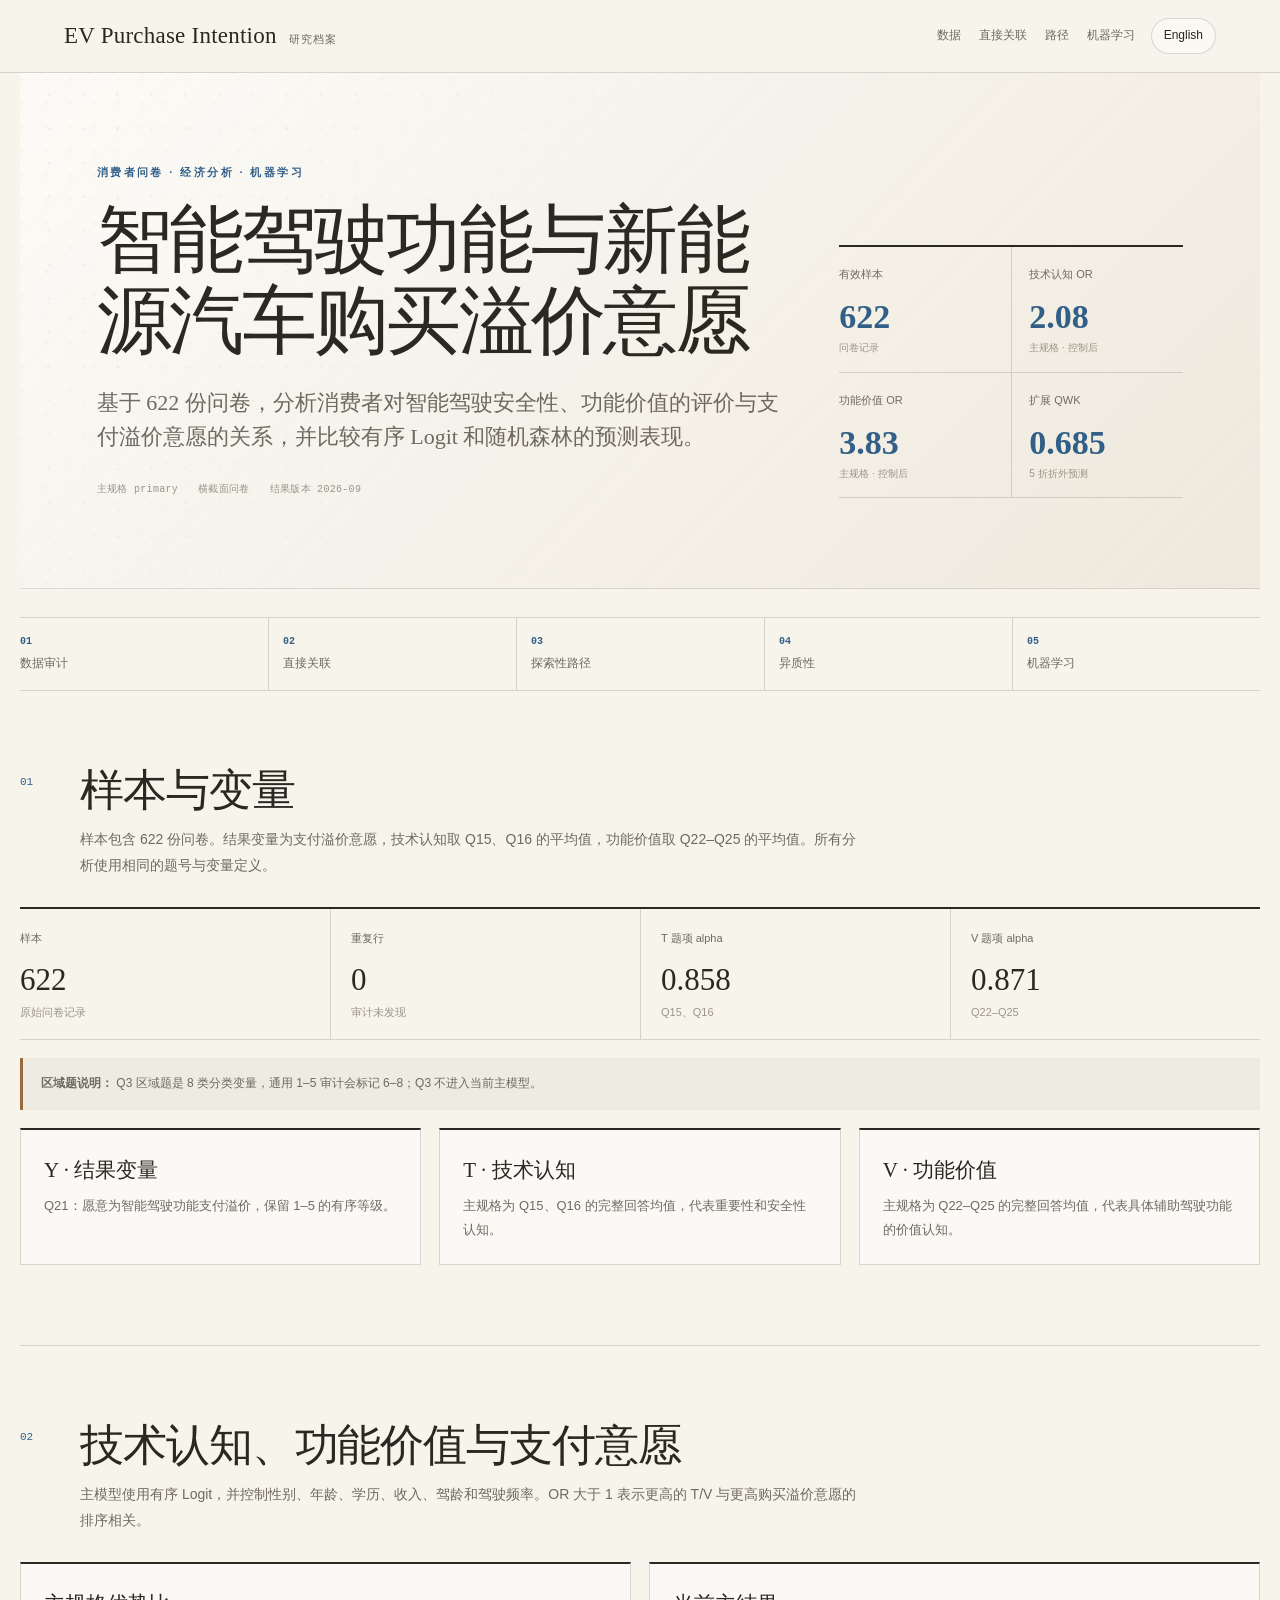
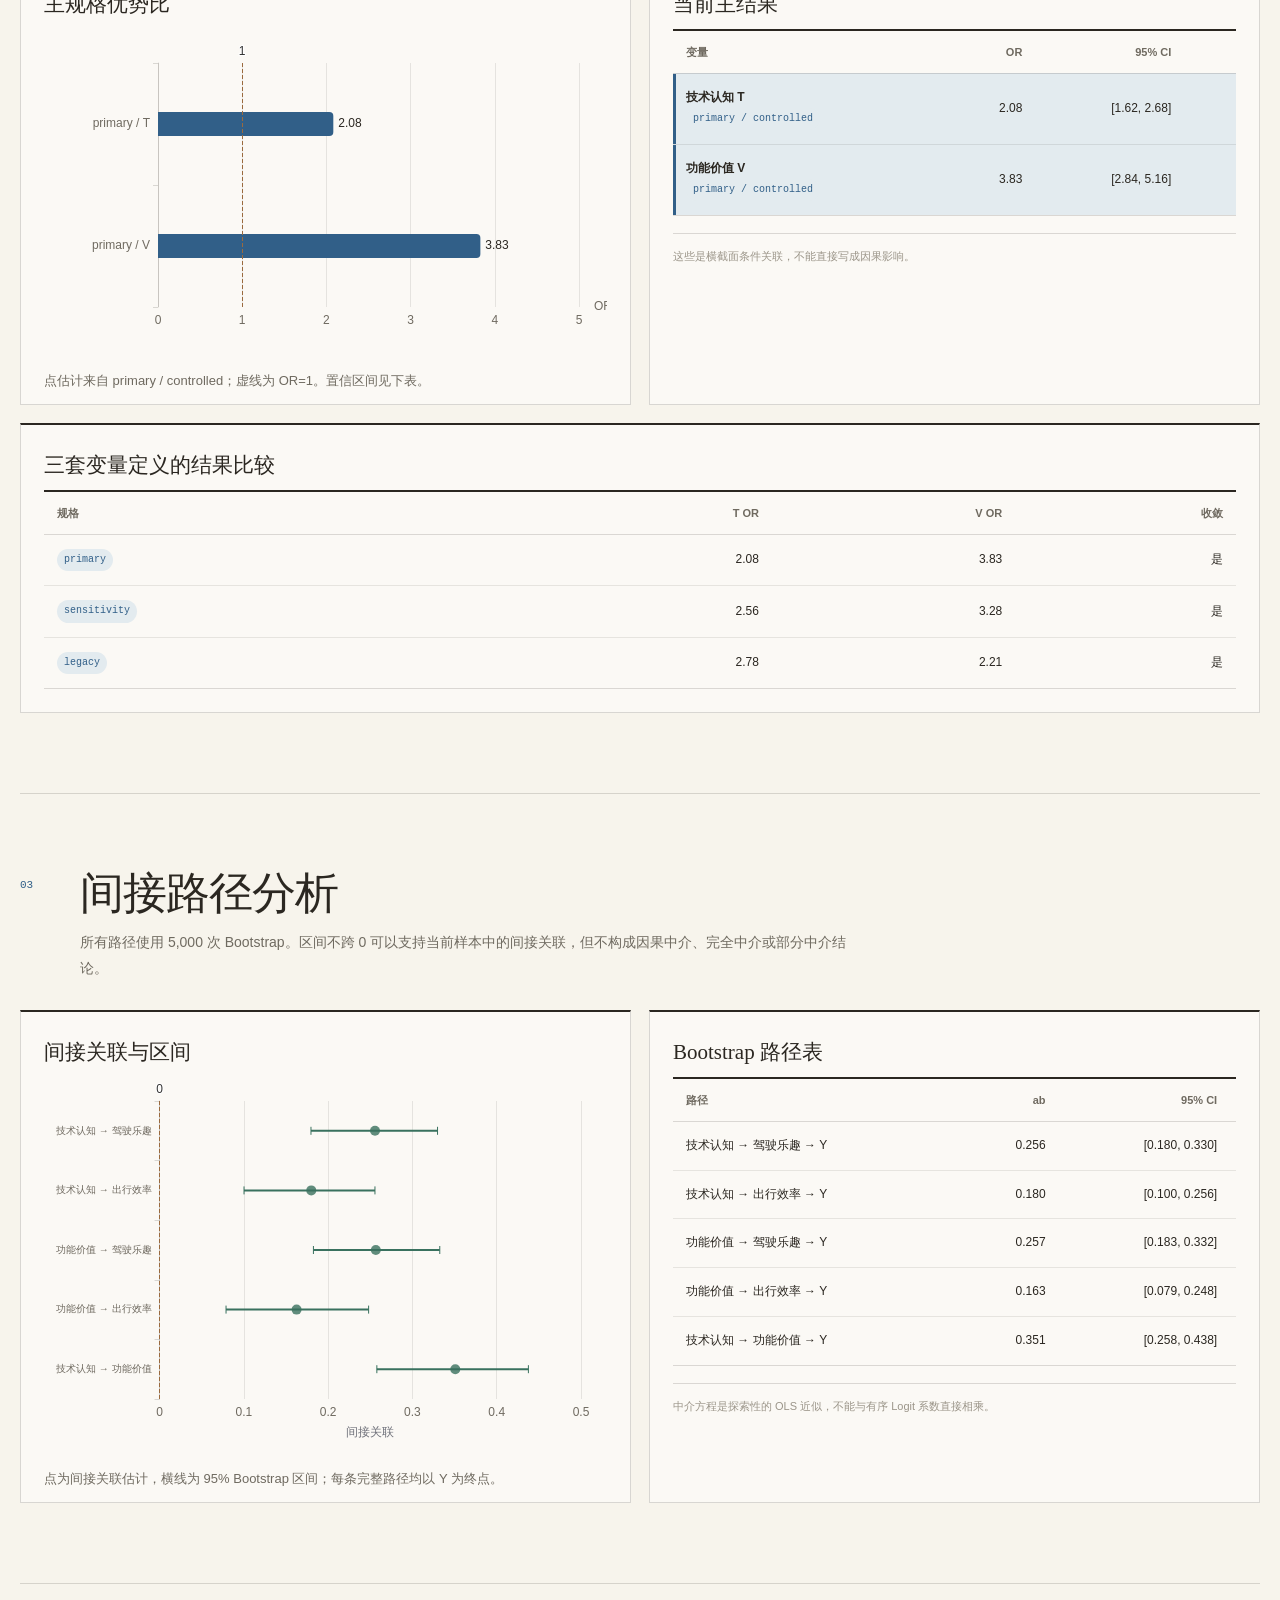
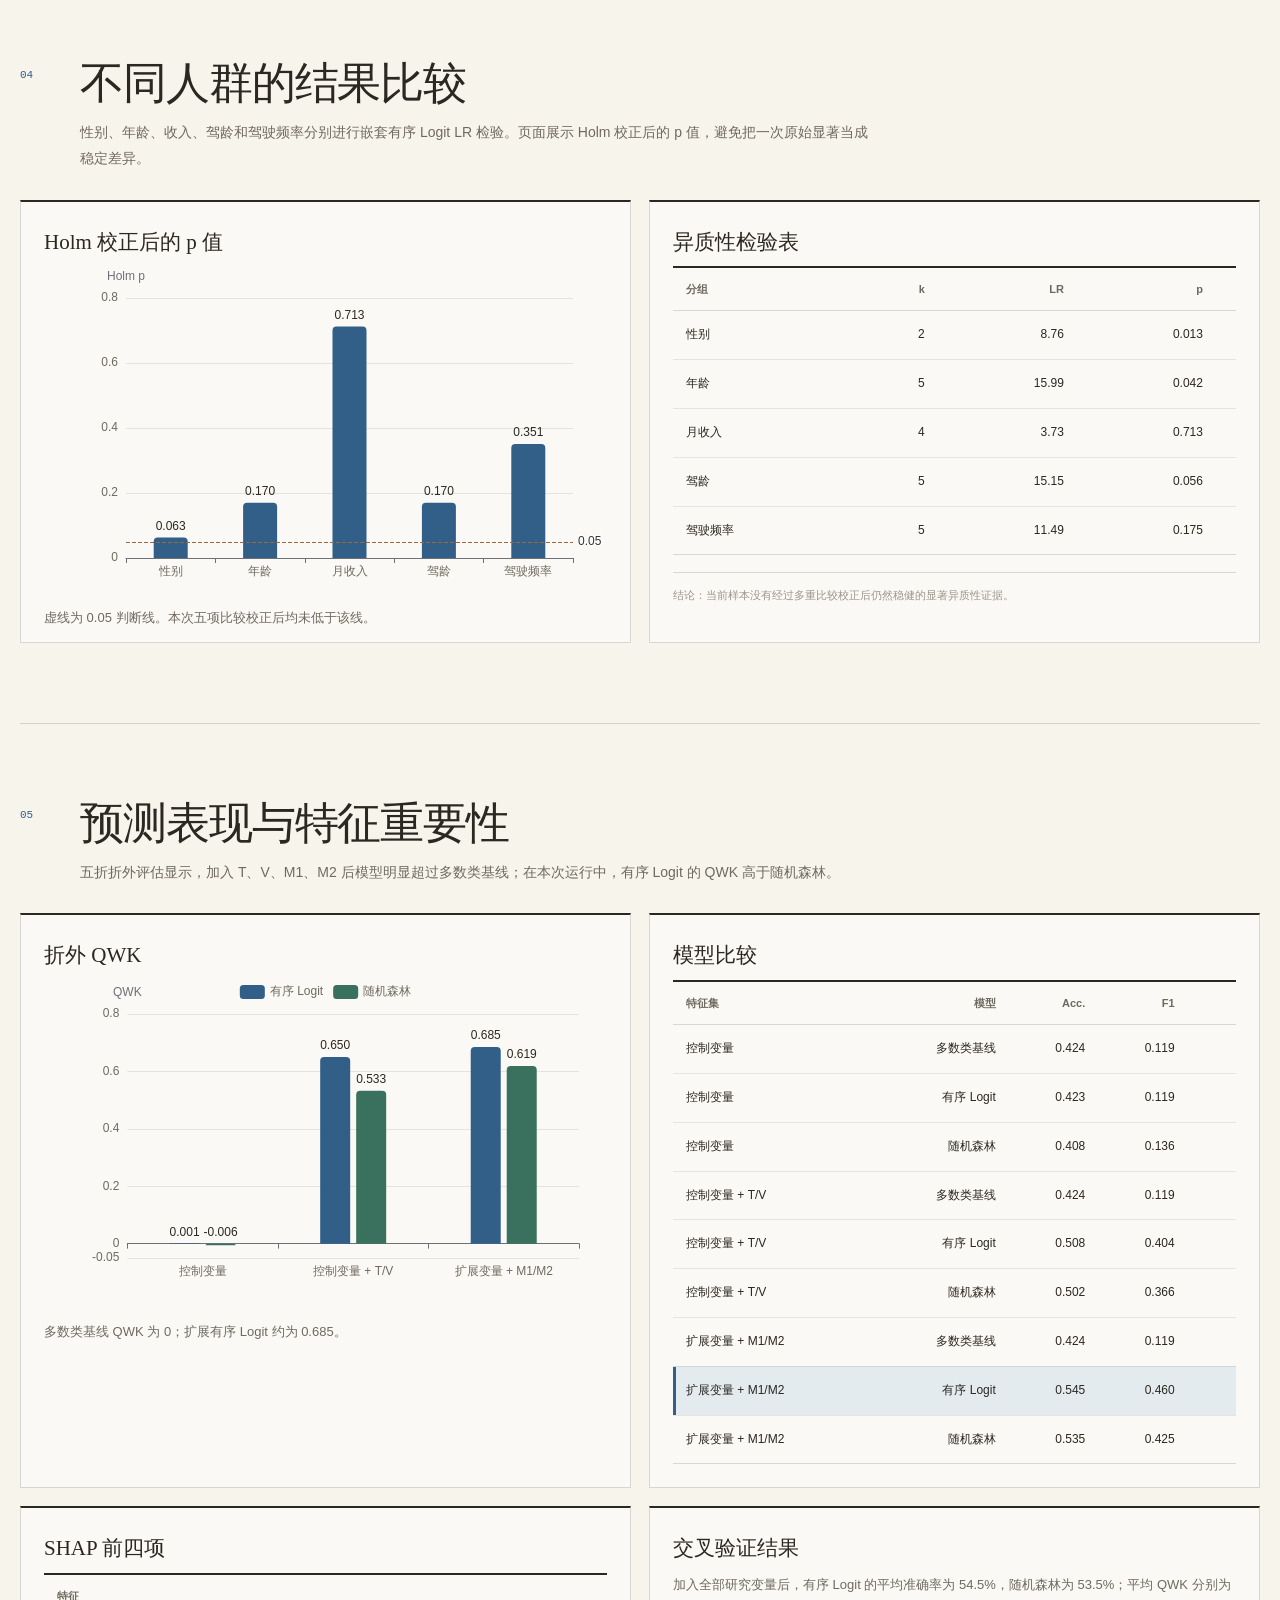
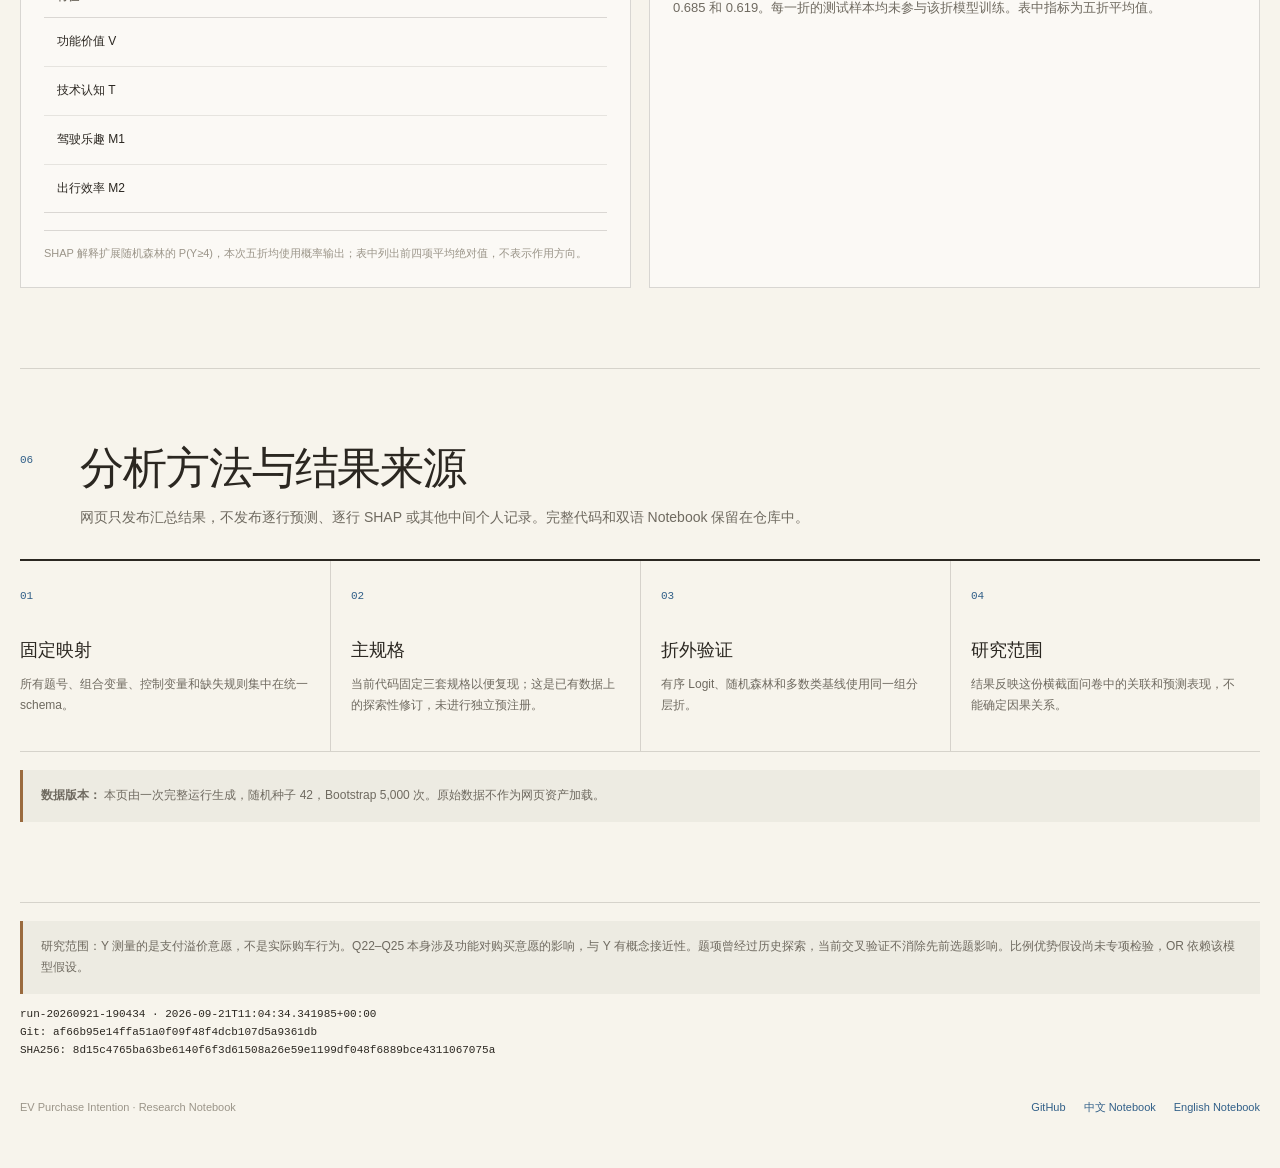
==== archive/report-v1/index.html @ ce0bded2 "Align bilingual documentation, notebooks, and research report" ====
<!doctype html>
<html lang="zh-CN">
<head>
  <meta charset="utf-8">
  <meta name="viewport" content="width=device-width, initial-scale=1">
  <meta name="description" content="新能源汽车智能驾驶购买意愿研究报告：有序Logit、Bootstrap路径、异质性与机器学习补充验证。">
  <title>智能驾驶购买意愿 · 研究报告</title>
  <link rel="stylesheet" href="style.css">
</head>
<body class="lang-zh">
  <header class="topbar">
    <div class="brand"><span class="brand-name"><span data-lang="zh">EV Purchase Intention</span><span data-lang="en">EV Purchase Intention</span></span><span class="brand-sub"><span data-lang="zh">研究档案</span><span data-lang="en">RESEARCH NOTEBOOK</span></span></div>
    <div class="top-actions">
      <nav class="nav-links" aria-label="Report navigation">
        <a href="#audit"><span data-lang="zh">数据</span><span data-lang="en">Data</span></a>
        <a href="#direct"><span data-lang="zh">直接关联</span><span data-lang="en">Associations</span></a>
        <a href="#mediation"><span data-lang="zh">路径</span><span data-lang="en">Paths</span></a>
        <a href="#ml"><span data-lang="zh">机器学习</span><span data-lang="en">ML</span></a>
      </nav>
      <button id="langSwitch" class="lang-btn" type="button">English</button>
    </div>
  </header>

  <main class="page">
    <p id="loadStatus" class="note" role="alert" hidden>报告数据加载失败，请刷新重试。 Report data could not be loaded; please reload.</p>
    <section class="hero" aria-labelledby="hero-title">
      <div class="hero-copy">
        <p class="kicker"><span data-lang="zh">消费者问卷 · 经济分析 · 机器学习</span><span data-lang="en">CONSUMER SURVEY · ECONOMETRICS · MACHINE LEARNING</span></p>
        <h1 id="hero-title"><span data-lang="zh">智能驾驶功能与新能源汽车购买溢价意愿</span><span data-lang="en">Driver-assistance features and willingness to pay more for an EV</span></h1>
        <p class="hero-lead"><span data-lang="zh">基于 622 份问卷，分析消费者对智能驾驶安全性、功能价值的评价与支付溢价意愿的关系，并比较有序 Logit 和随机森林的预测表现。</span><span data-lang="en">An analysis of 622 survey responses examining how ratings of driving safety and feature value relate to willingness to pay a premium. Ordered logit and random forest models are also compared using cross-validation.</span></p>
        <div class="hero-meta"><span><span data-lang="zh">主规格 primary</span><span data-lang="en">PRIMARY SPECIFICATION</span></span><span><span data-lang="zh">横截面问卷</span><span data-lang="en">CROSS-SECTIONAL SURVEY</span></span><span><span data-lang="zh">结果版本 2026-09</span><span data-lang="en">RESULTS · 2026-09</span></span></div>
      </div>
      <div class="hero-metrics" aria-label="Key results">
        <div class="metric"><span class="metric-label"><span data-lang="zh">有效样本</span><span data-lang="en">Respondents</span></span><strong id="metric-n" class="metric-value">—</strong><span class="metric-note"><span data-lang="zh">问卷记录</span><span data-lang="en">survey records</span></span></div>
        <div class="metric"><span class="metric-label"><span data-lang="zh">技术认知 OR</span><span data-lang="en">Technology OR</span></span><strong id="metric-t" class="metric-value">—</strong><span class="metric-note"><span data-lang="zh">主规格 · 控制后</span><span data-lang="en">primary · controlled</span></span></div>
        <div class="metric"><span class="metric-label"><span data-lang="zh">功能价值 OR</span><span data-lang="en">Function-value OR</span></span><strong id="metric-v" class="metric-value">—</strong><span class="metric-note"><span data-lang="zh">主规格 · 控制后</span><span data-lang="en">primary · controlled</span></span></div>
        <div class="metric"><span class="metric-label"><span data-lang="zh">扩展 QWK</span><span data-lang="en">Extended QWK</span></span><strong id="metric-qwk" class="metric-value">—</strong><span class="metric-note"><span data-lang="zh">5 折折外预测</span><span data-lang="en">5-fold held-out prediction</span></span></div>
      </div>
    </section>

    <nav class="toc" aria-label="Report sections">
      <a href="#audit"><b>01</b><span data-lang="zh">数据审计</span><span data-lang="en">Data audit</span></a>
      <a href="#direct"><b>02</b><span data-lang="zh">直接关联</span><span data-lang="en">Associations</span></a>
      <a href="#mediation"><b>03</b><span data-lang="zh">探索性路径</span><span data-lang="en">Indirect paths</span></a>
      <a href="#heterogeneity"><b>04</b><span data-lang="zh">异质性</span><span data-lang="en">Heterogeneity</span></a>
      <a href="#ml"><b>05</b><span data-lang="zh">机器学习</span><span data-lang="en">Machine learning</span></a>
    </nav>

    <section id="audit" class="section">
      <div class="section-head"><span class="section-no">01</span><div><h2><span data-lang="zh">样本与变量</span><span data-lang="en">Sample and variables</span></h2><p class="section-lead"><span data-lang="zh">样本包含 622 份问卷。结果变量为支付溢价意愿，技术认知取 Q15、Q16 的平均值，功能价值取 Q22–Q25 的平均值。所有分析使用相同的题号与变量定义。</span><span data-lang="en">The sample contains 622 survey responses. The outcome is willingness to pay a premium. Technology recognition is the mean of Q15 and Q16; feature value is the mean of Q22–Q25. All analyses use the same item definitions.</span></p></div></div>
      <div class="audit-grid">
        <div class="audit-card"><label><span data-lang="zh">样本</span><span data-lang="en">Rows</span></label><strong id="auditRows">622</strong><small><span data-lang="zh">原始问卷记录</span><span data-lang="en">survey records</span></small></div>
        <div class="audit-card"><label><span data-lang="zh">重复行</span><span data-lang="en">Duplicate rows</span></label><strong>0</strong><small><span data-lang="zh">审计未发现</span><span data-lang="en">none in audit</span></small></div>
        <div class="audit-card"><label><span data-lang="zh">T 题项 alpha</span><span data-lang="en">T-item alpha</span></label><strong id="auditAlphaT">—</strong><small><span data-lang="zh">Q15、Q16</span><span data-lang="en">Q15 and Q16</span></small></div>
        <div class="audit-card"><label><span data-lang="zh">V 题项 alpha</span><span data-lang="en">V-item alpha</span></label><strong id="auditAlphaV">—</strong><small><span data-lang="zh">Q22–Q25</span><span data-lang="en">Q22–Q25</span></small></div>
      </div>
      <div class="note"><strong><span data-lang="zh">区域题说明：</span><span data-lang="en">Region item:</span></strong> <span id="auditQ3Note"><span data-lang="zh">Q3 区域题是 8 类分类变量，通用 1–5 审计会标记 6–8；Q3 不进入当前主模型。</span><span data-lang="en">Q3 is an eight-category region item; the generic 1–5 audit flags codes 6–8, and Q3 is not used in the current main model.</span></span></div>
      <div class="grid-3" style="margin-top:18px">
        <article class="panel"><h3><span data-lang="zh">Y · 结果变量</span><span data-lang="en">Y · Outcome</span></h3><p><span data-lang="zh">Q21：愿意为智能驾驶功能支付溢价，保留 1–5 的有序等级。</span><span data-lang="en">Q21: willingness to pay a premium for intelligent-driving functions, retained as an ordered 1–5 outcome.</span></p></article>
        <article class="panel"><h3><span data-lang="zh">T · 技术认知</span><span data-lang="en">T · Technology proxy</span></h3><p><span data-lang="zh">主规格为 Q15、Q16 的完整回答均值，代表重要性和安全性认知。</span><span data-lang="en">The primary proxy is the complete-row mean of Q15 and Q16, representing importance and safety recognition.</span></p></article>
        <article class="panel"><h3><span data-lang="zh">V · 功能价值</span><span data-lang="en">V · Function-value proxy</span></h3><p><span data-lang="zh">主规格为 Q22–Q25 的完整回答均值，代表具体辅助驾驶功能的价值认知。</span><span data-lang="en">The primary proxy is the complete-row mean of Q22–Q25, representing value recognition for concrete assisted-driving functions.</span></p></article>
      </div>
    </section>

    <section id="direct" class="section">
      <div class="section-head"><span class="section-no">02</span><div><h2><span data-lang="zh">技术认知、功能价值与支付意愿</span><span data-lang="en">Technology perceptions, feature value and willingness to pay</span></h2><p class="section-lead"><span data-lang="zh">主模型使用有序 Logit，并控制性别、年龄、学历、收入、驾龄和驾驶频率。OR 大于 1 表示更高的 T/V 与更高购买溢价意愿的排序相关。</span><span data-lang="en">The primary ordered-logit model controls for gender, age, education, income, driving experience, and driving frequency. An OR above 1 indicates an association with a higher willingness-to-pay category.</span></p></div></div>
      <div class="grid-2">
        <article class="panel chart-panel"><h3><span data-lang="zh">主规格优势比</span><span data-lang="en">Primary odds ratios</span></h3><div id="directChart" class="chart" role="img" aria-label="Primary ordered logit odds ratios"></div><p class="chart-caption"><span data-lang="zh">点估计来自 primary / controlled；虚线为 OR=1。置信区间见下表。</span><span data-lang="en">Estimates are from primary / controlled; the dashed line is OR=1. Confidence intervals are shown below.</span></p></article>
        <article class="panel"><h3><span data-lang="zh">当前主结果</span><span data-lang="en">Current main result</span></h3><div class="table-wrap"><table><thead><tr><th><span data-lang="zh">变量</span><span data-lang="en">Variable</span></th><th>OR</th><th>95% CI</th><th>p</th><th>N</th></tr></thead><tbody id="directTable"></tbody></table></div><p class="panel-note"><span data-lang="zh">这些是横截面条件关联，不能直接写成因果影响。</span><span data-lang="en">These are cross-sectional conditional associations, not causal effects.</span></p></article>
      </div>
      <div class="panel" style="margin-top:18px"><h3><span data-lang="zh">三套变量定义的结果比较</span><span data-lang="en">Results under three variable definitions</span></h3><div class="table-wrap"><table><thead><tr><th><span data-lang="zh">规格</span><span data-lang="en">Specification</span></th><th>T OR</th><th>V OR</th><th><span data-lang="zh">收敛</span><span data-lang="en">Converged</span></th></tr></thead><tbody id="specTable"></tbody></table></div></div>
    </section>

    <section id="mediation" class="section">
      <div class="section-head"><span class="section-no">03</span><div><h2><span data-lang="zh">间接路径分析</span><span data-lang="en">Indirect associations</span></h2><p class="section-lead"><span data-lang="zh">所有路径使用 5,000 次 Bootstrap。区间不跨 0 可以支持当前样本中的间接关联，但不构成因果中介、完全中介或部分中介结论。</span><span data-lang="en">All paths use 5,000 bootstrap draws. An interval excluding zero supports an indirect association in this sample, not causal, full, or partial mediation.</span></p></div></div>
      <div class="grid-2">
        <article class="panel chart-panel"><h3><span data-lang="zh">间接关联与区间</span><span data-lang="en">Indirect associations and intervals</span></h3><div id="mediationChart" class="chart-tall" role="img" aria-label="Bootstrap indirect paths"></div><p class="chart-caption"><span data-lang="zh">点为间接关联估计，横线为 95% Bootstrap 区间；每条完整路径均以 Y 为终点。</span><span data-lang="en">Points show indirect estimates; horizontal lines show 95% bootstrap intervals. Every full path ends at Y.</span></p></article>
        <article class="panel"><h3><span data-lang="zh">Bootstrap 路径表</span><span data-lang="en">Bootstrap path table</span></h3><div class="table-wrap"><table><thead><tr><th><span data-lang="zh">路径</span><span data-lang="en">Path</span></th><th>ab</th><th>95% CI</th><th><span data-lang="zh">有效/总数</span><span data-lang="en">Valid / total</span></th></tr></thead><tbody id="mediationTable"></tbody></table></div><p class="panel-note"><span data-lang="zh">中介方程是探索性的 OLS 近似，不能与有序 Logit 系数直接相乘。</span><span data-lang="en">Mediator equations are exploratory OLS approximations and are not multiplied by ordered-logit coefficients.</span></p></article>
      </div>
    </section>

    <section id="heterogeneity" class="section">
      <div class="section-head"><span class="section-no">04</span><div><h2><span data-lang="zh">不同人群的结果比较</span><span data-lang="en">Comparisons across demographic groups</span></h2><p class="section-lead"><span data-lang="zh">性别、年龄、收入、驾龄和驾驶频率分别进行嵌套有序 Logit LR 检验。页面展示 Holm 校正后的 p 值，避免把一次原始显著当成稳定差异。</span><span data-lang="en">Gender, age, income, driving experience, and driving frequency are tested with nested ordered-logit LR comparisons. Holm-adjusted p-values are shown to avoid treating one raw p-value as stable evidence.</span></p></div></div>
      <div class="grid-2">
        <article class="panel chart-panel"><h3><span data-lang="zh">Holm 校正后的 p 值</span><span data-lang="en">Holm-adjusted p-values</span></h3><div id="heteroChart" class="chart" role="img" aria-label="Holm adjusted heterogeneity p values"></div><p class="chart-caption"><span data-lang="zh">虚线为 0.05 判断线。本次五项比较校正后均未低于该线。</span><span data-lang="en">The dashed line marks 0.05. None of the five adjusted comparisons falls below it.</span></p></article>
        <article class="panel"><h3><span data-lang="zh">异质性检验表</span><span data-lang="en">Heterogeneity table</span></h3><div class="table-wrap"><table><thead><tr><th><span data-lang="zh">分组</span><span data-lang="en">Grouping</span></th><th>k</th><th>LR</th><th>p</th><th>Holm p</th></tr></thead><tbody id="heteroTable"></tbody></table></div><p class="panel-note"><span data-lang="zh">结论：当前样本没有经过多重比较校正后仍然稳健的显著异质性证据。</span><span data-lang="en">Conclusion: the sample does not provide robust adjusted evidence of heterogeneity after multiplicity control.</span></p></article>
      </div>
    </section>

    <section id="ml" class="section">
      <div class="section-head"><span class="section-no">05</span><div><h2><span data-lang="zh">预测表现与特征重要性</span><span data-lang="en">Predictive performance and feature importance</span></h2><p class="section-lead"><span data-lang="zh">五折折外评估显示，加入 T、V、M1、M2 后模型明显超过多数类基线；在本次运行中，有序 Logit 的 QWK 高于随机森林。</span><span data-lang="en">Five-fold held-out evaluation shows a clear improvement over the majority baseline after adding T, V, M1, and M2. In this run, ordered logit has a higher QWK than the random forest.</span></p></div></div>
      <div class="grid-2">
        <article class="panel chart-panel"><h3><span data-lang="zh">折外 QWK</span><span data-lang="en">Held-out QWK</span></h3><div id="mlChart" class="chart" role="img" aria-label="Out of fold QWK comparison"></div><p class="chart-caption"><span data-lang="zh">多数类基线 QWK 为 0；扩展有序 Logit 约为 0.685。</span><span data-lang="en">The majority baseline has QWK 0; extended ordered logit is about 0.685.</span></p></article>
        <article class="panel"><h3><span data-lang="zh">模型比较</span><span data-lang="en">Model comparison</span></h3><div class="table-wrap"><table><thead><tr><th><span data-lang="zh">特征集</span><span data-lang="en">Feature set</span></th><th><span data-lang="zh">模型</span><span data-lang="en">Model</span></th><th>Acc.</th><th>F1</th><th>QWK</th><th>MAE</th></tr></thead><tbody id="mlTable"></tbody></table></div></article>
      </div>
      <div class="grid-2" style="margin-top:18px">
        <article class="panel"><h3><span data-lang="zh">SHAP 前四项</span><span data-lang="en">Top four SHAP features</span></h3><div class="table-wrap"><table><thead><tr><th><span data-lang="zh">特征</span><span data-lang="en">Feature</span></th><th><span data-lang="zh">平均绝对 SHAP</span><span data-lang="en">Mean |SHAP|</span></th></tr></thead><tbody id="shapTable"></tbody></table></div><p class="panel-note"><span data-lang="zh">SHAP 解释扩展随机森林的 P(Y≥4)，本次五折均使用概率输出；表中列出前四项平均绝对值，不表示作用方向。</span><span data-lang="en">SHAP explains P(Y≥4) for the extended forest using probability output in all five folds. The top four mean absolute values show magnitude, not direction or causality.</span></p></article>
        <article class="panel"><h3><span data-lang="zh">交叉验证结果</span><span data-lang="en">Cross-validation results</span></h3><p><span data-lang="zh">加入全部研究变量后，有序 Logit 的平均准确率为 54.5%，随机森林为 53.5%；平均 QWK 分别为 0.685 和 0.619。每一折的测试样本均未参与该折模型训练。表中指标为五折平均值。</span><span data-lang="en">With all study variables included, mean accuracy is 54.5% for ordered logit and 53.5% for random forest; mean QWK is 0.685 and 0.619, respectively. Each fold is evaluated on respondents excluded from its training set. The table reports averages across five folds.</span></p></article>
      </div>
    </section>

    <section class="section">
      <div class="section-head"><span class="section-no">06</span><div><h2><span data-lang="zh">分析方法与结果来源</span><span data-lang="en">Methods and source files</span></h2><p class="section-lead"><span data-lang="zh">网页只发布汇总结果，不发布逐行预测、逐行 SHAP 或其他中间个人记录。完整代码和双语 Notebook 保留在仓库中。</span><span data-lang="en">The page publishes aggregate results only. Row-level predictions, row-level SHAP values, and other respondent records stay out of the public report. Full code and bilingual notebooks remain in the repository.</span></p></div></div>
      <div class="method-list">
        <article class="method"><span class="method-no">01</span><h3><span data-lang="zh">固定映射</span><span data-lang="en">Fixed mapping</span></h3><p><span data-lang="zh">所有题号、组合变量、控制变量和缺失规则集中在统一 schema。</span><span data-lang="en">Question numbers, composites, controls, and missing rules live in one shared schema.</span></p></article>
        <article class="method"><span class="method-no">02</span><h3><span data-lang="zh">主规格</span><span data-lang="en">Primary model</span></h3><p><span data-lang="zh">当前代码固定三套规格以便复现；这是已有数据上的探索性修订，未进行独立预注册。</span><span data-lang="en">Three specifications are fixed in code for reproducibility. This revision is exploratory and was not independently preregistered.</span></p></article>
        <article class="method"><span class="method-no">03</span><h3><span data-lang="zh">折外验证</span><span data-lang="en">Held-out checks</span></h3><p><span data-lang="zh">有序 Logit、随机森林和多数类基线使用同一组分层折。</span><span data-lang="en">Ordered logit, random forest, and the majority baseline share the same stratified folds.</span></p></article>
        <article class="method"><span class="method-no">04</span><h3><span data-lang="zh">研究范围</span><span data-lang="en">Study scope</span></h3><p><span data-lang="zh">结果反映这份横截面问卷中的关联和预测表现，不能确定因果关系。</span><span data-lang="en">Results describe associations and predictive performance in this cross-sectional survey. They do not establish causality.</span></p></article>
      </div>
      <div class="note"><strong><span data-lang="zh">数据版本：</span><span data-lang="en">Data version:</span></strong> <span data-lang="zh">本页由一次完整运行生成，随机种子 42，Bootstrap 5,000 次。原始数据不作为网页资产加载。</span><span data-lang="en">This page was generated from one complete run with seed 42 and 5,000 bootstrap draws. The raw survey is not loaded as a page asset.</span></div>
    </section>

    <div class="note"><span data-lang="zh">研究范围：Y 测量的是支付溢价意愿，不是实际购车行为。Q22–Q25 本身涉及功能对购买意愿的影响，与 Y 有概念接近性。题项曾经过历史探索，当前交叉验证不消除先前选题影响。比例优势假设尚未专项检验，OR 依赖该模型假设。</span><span data-lang="en">Scope: Y measures willingness to pay a premium, not actual purchases. Q22–Q25 already concern functions and purchase intention and are conceptually close to Y. Historical item exploration is not undone by the current cross-validation. The proportional-odds assumption has not been specifically tested; OR interpretation remains conditional on it.</span></div>
    <pre id="provenance" style="white-space:pre-wrap;overflow-wrap:anywhere;font-size:11px"></pre>
    <footer class="footer"><span><span data-lang="zh">EV Purchase Intention · Research Notebook</span><span data-lang="en">EV Purchase Intention · Research Notebook</span></span><span class="footer-links"><a href="https://github.com/Yemyu/ev-purchase-intention" target="_blank" rel="noreferrer">GitHub</a><a href="https://github.com/Yemyu/ev-purchase-intention/blob/main/notebooks/01_ev_purchase_intention_zh.ipynb" target="_blank" rel="noreferrer"><span data-lang="zh">中文 Notebook</span><span data-lang="en">Chinese Notebook</span></a><a href="https://github.com/Yemyu/ev-purchase-intention/blob/main/notebooks/01_ev_purchase_intention_en.ipynb" target="_blank" rel="noreferrer">English Notebook</a></span></footer>
  </main>
  <script src="../../app/static/js/lib/echarts.min.js"></script>
  <script src="theme.js"></script>
  <script src="report.js"></script>
</body>
</html>
---- archive/report-v1/style.css ----
:root {
  --paper: #f7f4ec;
  --paper-deep: #ebe5d8;
  --wash: #e6e0d2;
  --ink: #2b2721;
  --muted: #6f6a60;
  --faint: #9b9589;
  --line: rgba(43, 39, 33, .16);
  --primary: #315f88;
  --primary-soft: #e3ebef;
  --green: #39715e;
  --earth: #9a6a3e;
  --red: #a34e49;
  --shadow: 0 18px 48px rgba(66, 57, 44, .10);
  --serif: Georgia, "Songti SC", "STSong", "Noto Serif CJK SC", serif;
  --sans: -apple-system, BlinkMacSystemFont, "PingFang SC", "Microsoft YaHei", "Noto Sans CJK SC", "Segoe UI", sans-serif;
  --mono: "SFMono-Regular", Consolas, "Liberation Mono", monospace;
}
* { box-sizing: border-box; }
html { scroll-behavior: smooth; }
body { margin: 0; color: var(--ink); background: var(--paper); font-family: var(--sans); line-height: 1.65; }
a { color: inherit; }
button { font: inherit; }
.topbar { position: sticky; top: 0; z-index: 20; display: flex; align-items: center; justify-content: space-between; gap: 22px; padding: 17px clamp(20px, 5vw, 78px); background: rgba(247,244,236,.90); border-bottom: 1px solid var(--line); backdrop-filter: blur(14px); }
.brand { display: flex; align-items: baseline; gap: 12px; min-width: 0; }
.brand-name { font-family: var(--serif); font-size: 23px; letter-spacing: .01em; white-space: nowrap; }
.brand-sub { color: var(--muted); font-size: 11px; letter-spacing: .11em; white-space: nowrap; }
.top-actions { display: flex; align-items: center; gap: 16px; }
.nav-links { display: flex; gap: 18px; color: var(--muted); font-size: 12px; }
.nav-links a { text-decoration: none; }
.nav-links a:hover { color: var(--primary); }
.lang-btn { border: 1px solid var(--line); border-radius: 999px; padding: 7px 12px; color: var(--ink); background: rgba(255,255,255,.35); cursor: pointer; font-size: 12px; }
.lang-btn:hover { border-color: var(--primary); color: var(--primary); }
.page { width: min(1260px, calc(100% - 40px)); margin: 0 auto; }
.hero { position: relative; overflow: hidden; display: grid; grid-template-columns: minmax(0, 1.35fr) minmax(280px, .65fr); gap: 28px; min-height: 450px; padding: clamp(42px, 7vw, 90px) clamp(24px, 6vw, 82px); background: linear-gradient(135deg, rgba(255,255,255,.58), rgba(236,230,216,.78)); border-bottom: 1px solid var(--line); }
.hero::before { content: ""; position: absolute; inset: 0; pointer-events: none; opacity: .45; background-image: radial-gradient(circle at 9% 28%, rgba(154,106,62,.13) 0 1px, transparent 2px), radial-gradient(circle at 86% 64%, rgba(49,95,136,.13) 0 1px, transparent 2px); background-size: 24px 24px, 34px 34px; mask-image: linear-gradient(120deg, #000, transparent 68%); }
.hero-copy, .hero-metrics { position: relative; z-index: 1; }
.kicker { margin: 0 0 18px; color: var(--primary); font-size: 11px; font-weight: 700; letter-spacing: .22em; text-transform: uppercase; }
h1 { max-width: 820px; margin: 0; font-family: var(--serif); font-size: clamp(40px, 6vw, 75px); font-weight: 500; line-height: 1.08; letter-spacing: -.035em; }
.hero-lead { max-width: 690px; margin: 25px 0 0; color: var(--muted); font-family: var(--serif); font-size: clamp(17px, 2vw, 22px); line-height: 1.55; }
.hero-meta { display: flex; flex-wrap: wrap; gap: 8px 20px; margin-top: 28px; color: var(--faint); font-family: var(--mono); font-size: 10px; letter-spacing: .03em; }
.hero-metrics { align-self: end; display: grid; grid-template-columns: 1fr 1fr; border-top: 2px solid var(--ink); border-bottom: 1px solid var(--line); }
.metric { min-height: 116px; padding: 18px 14px 15px 0; }
.metric:nth-child(even) { padding-left: 17px; border-left: 1px solid var(--line); }
.metric:nth-child(n+3) { border-top: 1px solid var(--line); }
.metric-label { display: block; color: var(--muted); font-size: 11px; }
.metric-value { display: block; margin-top: 17px; color: var(--primary); font-family: var(--serif); font-size: 34px; line-height: 1; }
.metric-note { display: block; margin-top: 6px; color: var(--faint); font-size: 10px; }
.toc { display: grid; grid-template-columns: repeat(5, 1fr); margin-top: 28px; border-top: 1px solid var(--line); border-bottom: 1px solid var(--line); }
.toc a { display: block; padding: 16px 14px 16px 0; text-decoration: none; color: var(--muted); font-size: 12px; }
.toc a + a { padding-left: 14px; border-left: 1px solid var(--line); }
.toc a:hover { color: var(--primary); background: rgba(255,255,255,.28); }
.toc b { display: block; margin-bottom: 4px; color: var(--primary); font-family: var(--mono); font-size: 10px; }
.section { padding: 74px 0 80px; border-bottom: 1px solid var(--line); scroll-margin-top: 88px; }
.section-head { display: grid; grid-template-columns: 44px minmax(0, 1fr); gap: 16px; max-width: 900px; margin-bottom: 28px; }
.section-no { padding-top: 8px; color: var(--primary); font-family: var(--mono); font-size: 11px; }
h2 { margin: 0; font-family: var(--serif); font-size: clamp(29px, 4vw, 44px); font-weight: 500; line-height: 1.18; letter-spacing: -.025em; }
.section-lead { max-width: 790px; margin: 10px 0 0; color: var(--muted); font-size: 14px; line-height: 1.85; }
.grid-2 { display: grid; grid-template-columns: repeat(2, minmax(0, 1fr)); gap: 18px; }
.grid-3 { display: grid; grid-template-columns: repeat(3, minmax(0, 1fr)); gap: 18px; }
.panel { min-width: 0; padding: 23px; background: rgba(255,255,255,.46); border: 1px solid var(--line); border-top: 2px solid var(--ink); }
.panel h3 { margin: 0 0 7px; font-family: var(--serif); font-size: 21px; font-weight: 500; }
.panel p { margin: 0; color: var(--muted); font-size: 13px; line-height: 1.8; }
.panel-note { margin-top: 17px !important; padding-top: 13px; border-top: 1px solid var(--line); color: var(--faint) !important; font-size: 11px !important; }
.audit-grid { display: grid; grid-template-columns: repeat(4, minmax(0, 1fr)); border-top: 2px solid var(--ink); border-bottom: 1px solid var(--line); }
.audit-card { min-height: 130px; padding: 20px 20px 18px 0; }
.audit-card + .audit-card { padding-left: 20px; border-left: 1px solid var(--line); }
.audit-card label { display: block; color: var(--muted); font-size: 11px; }
.audit-card strong { display: block; margin-top: 17px; color: var(--ink); font-family: var(--serif); font-size: 31px; font-weight: 500; line-height: 1; }
.audit-card small { display: block; margin-top: 8px; color: var(--faint); font-size: 11px; }
.note { margin-top: 18px; padding: 15px 18px; background: rgba(233,232,223,.72); border-left: 3px solid var(--earth); color: var(--muted); font-size: 12px; line-height: 1.8; }
.chart { width: 100%; height: 340px; }
.chart-tall { height: 390px; }
.chart-panel { padding-bottom: 12px; }
.chart-caption { margin: 10px 0 0; color: var(--faint); font-size: 11px; line-height: 1.7; }
.table-wrap { overflow-x: auto; border-top: 2px solid var(--ink); border-bottom: 1px solid var(--line); }
table { width: 100%; min-width: 700px; border-collapse: collapse; }
th { padding: 12px 13px; border-bottom: 1px solid var(--line); color: var(--muted); font-size: 11px; font-weight: 650; text-align: right; white-space: nowrap; }
th:first-child, td:first-child { text-align: left; }
td { padding: 14px 13px; border-bottom: 1px solid rgba(43,39,33,.10); color: var(--ink); font-size: 12px; text-align: right; font-variant-numeric: tabular-nums; }
tbody tr:last-child td { border-bottom: 0; }
tbody tr.primary { background: var(--primary-soft); }
tbody tr.primary td:first-child { box-shadow: inset 3px 0 var(--primary); }
.badge { display: inline-block; padding: 3px 7px; border-radius: 999px; background: var(--primary-soft); color: var(--primary); font-family: var(--mono); font-size: 10px; }
.method-list { display: grid; grid-template-columns: repeat(4, minmax(0, 1fr)); border-top: 2px solid var(--ink); border-bottom: 1px solid var(--line); }
.method { min-height: 190px; padding: 20px 20px 20px 0; }
.method + .method { padding-left: 20px; border-left: 1px solid var(--line); }
.method-no { color: var(--primary); font-family: var(--mono); font-size: 11px; }
.method h3 { margin: 29px 0 8px; font-family: var(--serif); font-size: 18px; font-weight: 500; }
.method p { margin: 0; color: var(--muted); font-size: 12px; line-height: 1.75; }
.limit-list { display: grid; gap: 12px; margin: 0; padding: 0; list-style: none; }
.limit-list li { display: grid; grid-template-columns: 18px 1fr; gap: 10px; color: var(--muted); font-size: 13px; line-height: 1.75; }
.limit-list li::before { content: '—'; color: var(--primary); }
.footer { display: flex; justify-content: space-between; gap: 20px; padding: 28px 0 52px; color: var(--faint); font-size: 11px; }
.footer a { color: var(--primary); text-decoration: none; }
.footer-links { display: flex; gap: 18px; }
[data-lang] { display: none; }
body.lang-zh [data-lang="zh"], body.lang-en [data-lang="en"] { display: initial; }
@media (max-width: 900px) {
  .hero { grid-template-columns: 1fr; min-height: 0; }
  .hero-metrics { max-width: 620px; }
  .toc { grid-template-columns: repeat(3, 1fr); }
  .toc a:nth-child(4) { border-left: 0; padding-left: 0; }
  .grid-3, .method-list { grid-template-columns: repeat(2, minmax(0, 1fr)); }
  .method:nth-child(3) { border-left: 0; padding-left: 0; border-top: 1px solid var(--line); }
  .method:nth-child(4) { border-top: 1px solid var(--line); }
}
@media (max-width: 620px) {
  .topbar { align-items: flex-start; padding: 14px 18px; }
  .brand { display: block; }
  .brand-sub { display: block; margin-top: 2px; font-size: 9px; }
  .nav-links { display: none; }
  .page { width: min(100% - 28px, 1260px); }
  .hero { margin-inline: -14px; padding: 50px 24px 38px; }
  h1 { font-size: 43px; }
  .toc, .grid-2, .grid-3, .method-list, .audit-grid { grid-template-columns: 1fr; }
  .toc a + a, .audit-card + .audit-card, .method + .method { padding-left: 0; border-left: 0; border-top: 1px solid var(--line); }
  .section { padding: 52px 0 58px; }
  .section-head { grid-template-columns: 29px 1fr; }
  .chart, .chart-tall { height: 300px; }
  .footer { display: block; }
  .footer-links { margin-top: 10px; }
}
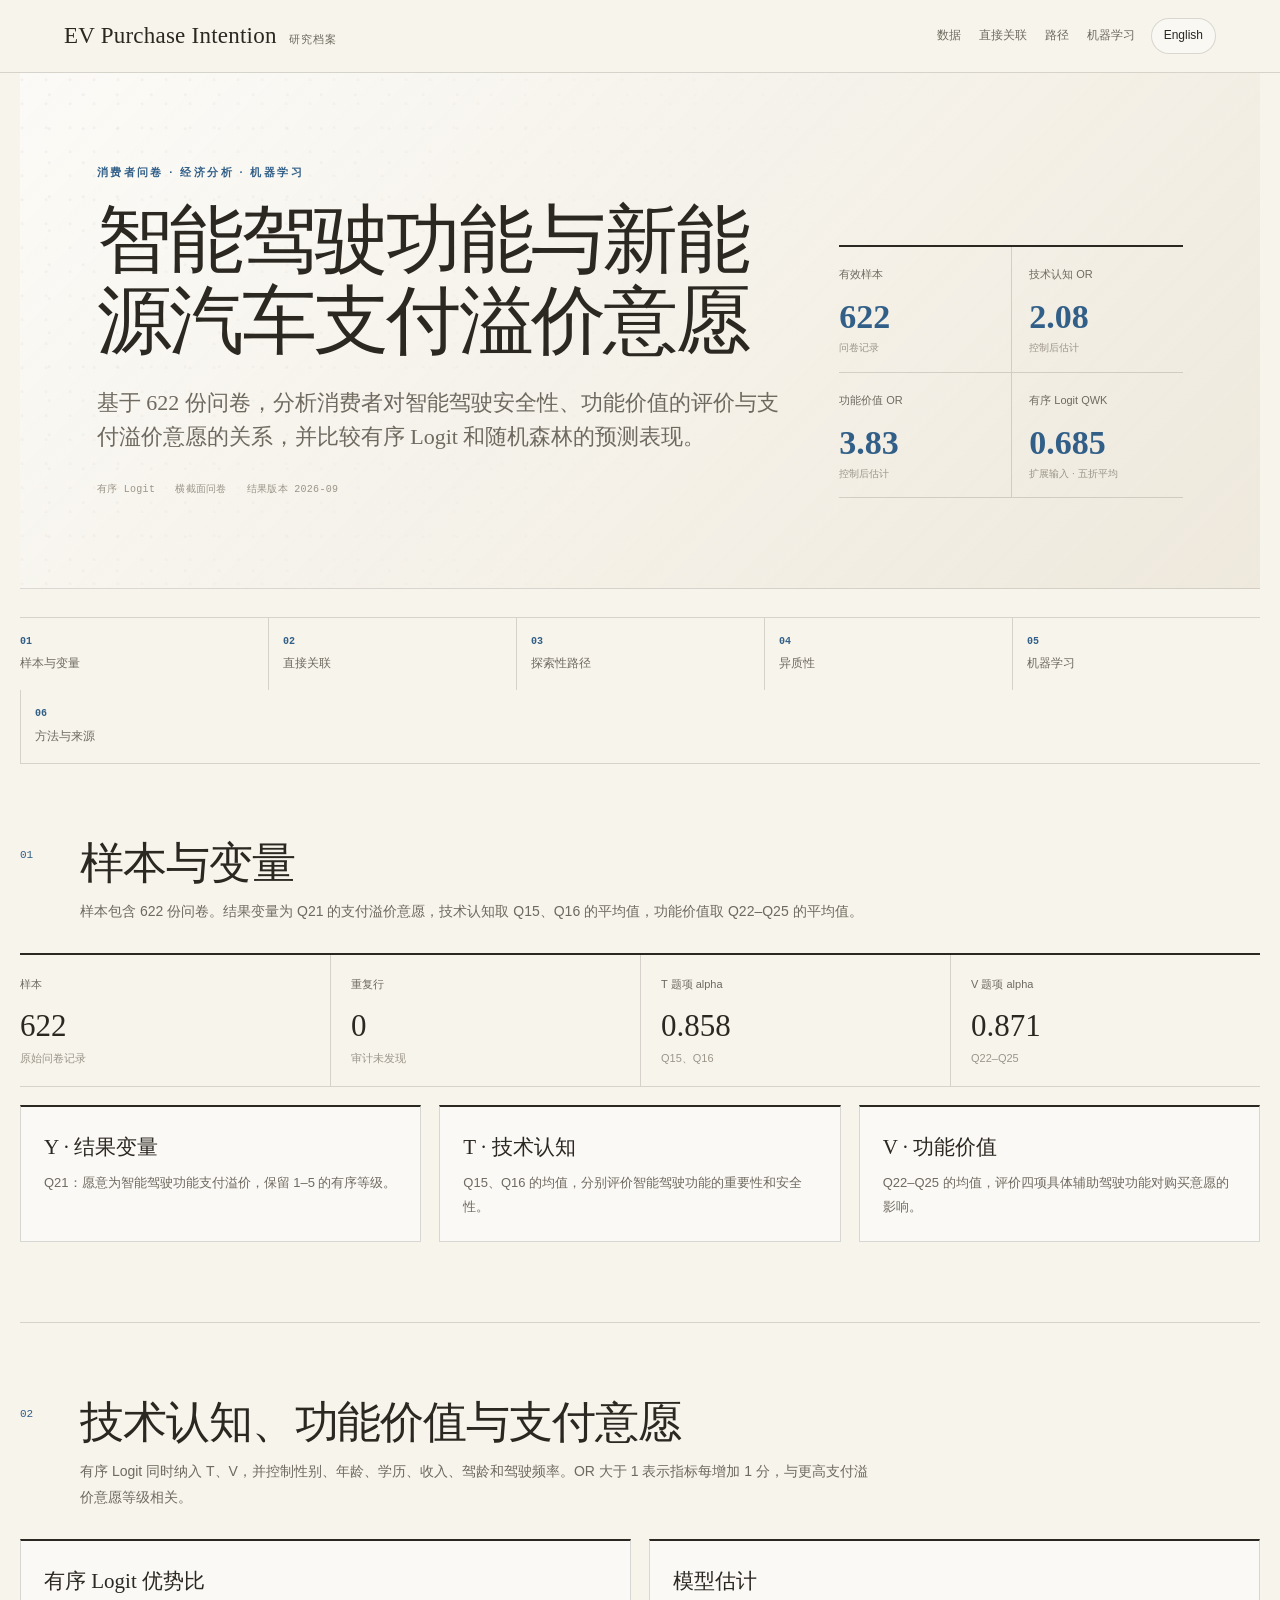
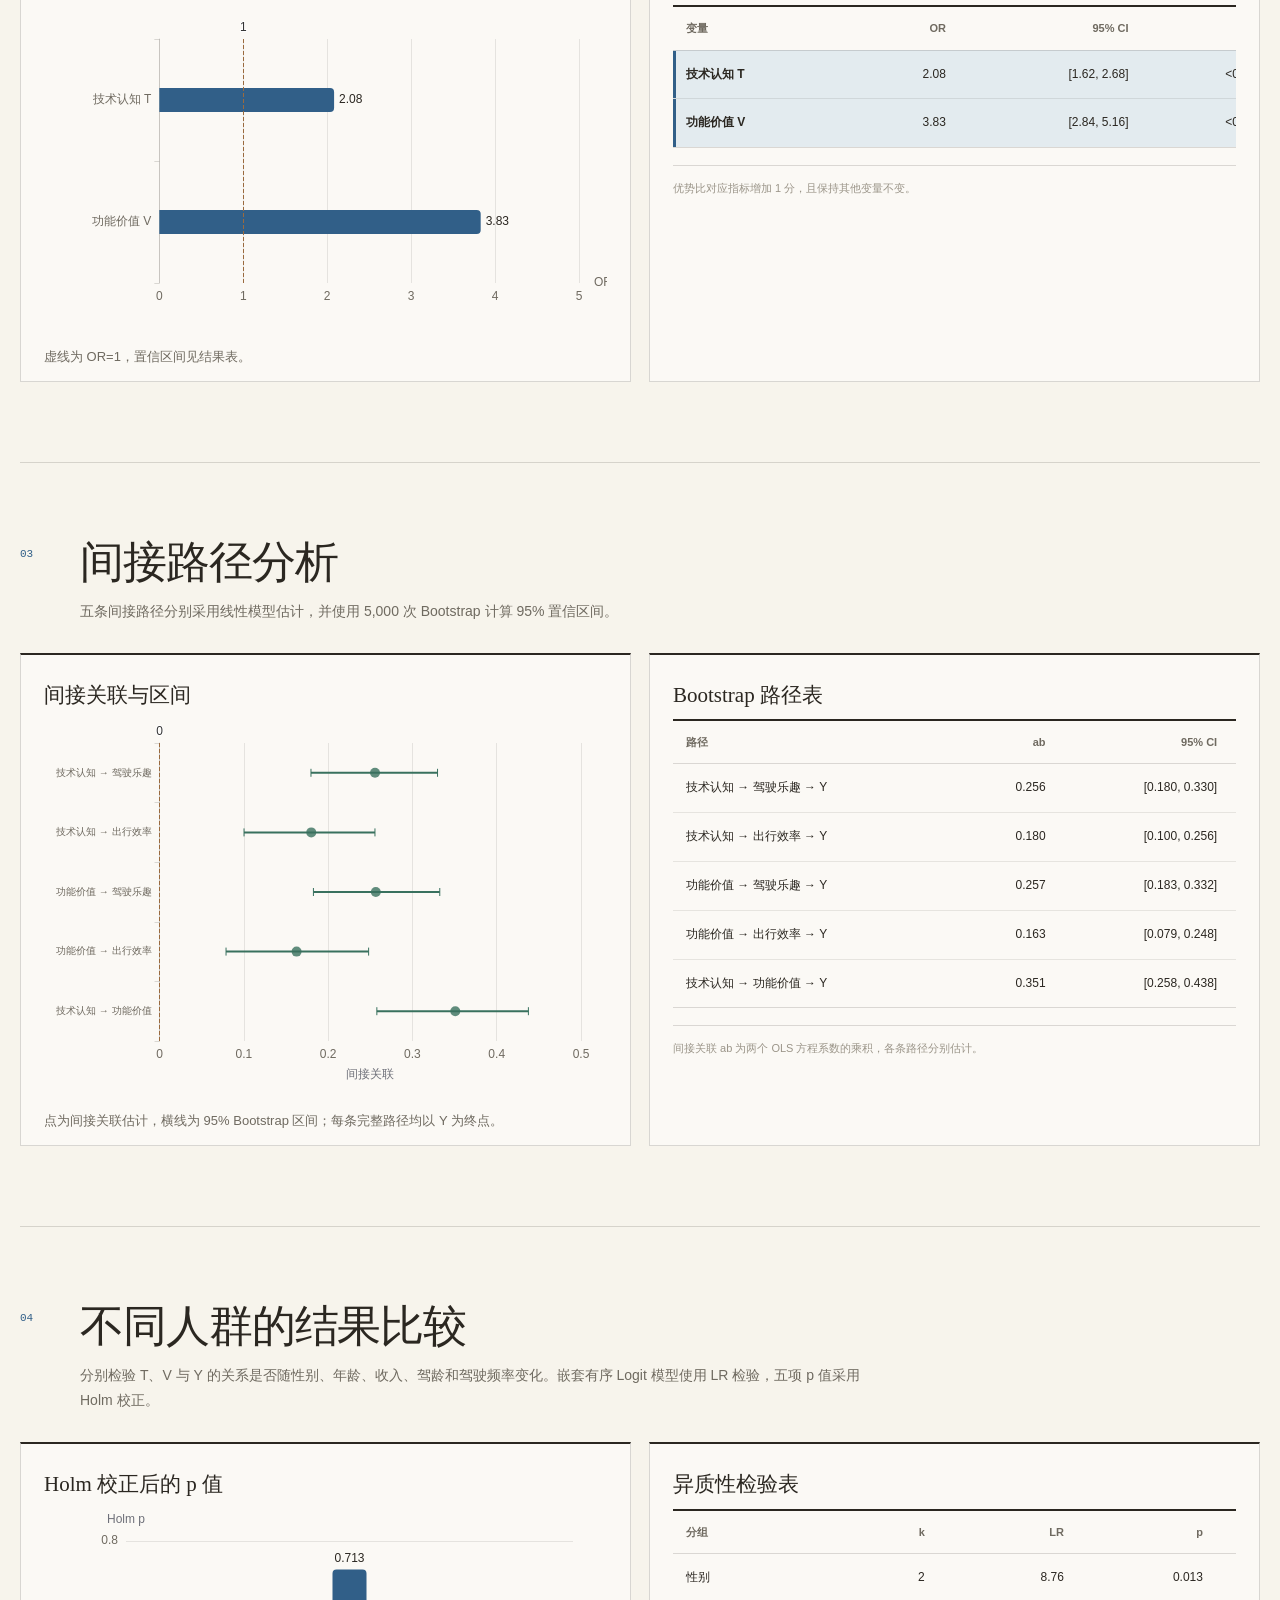
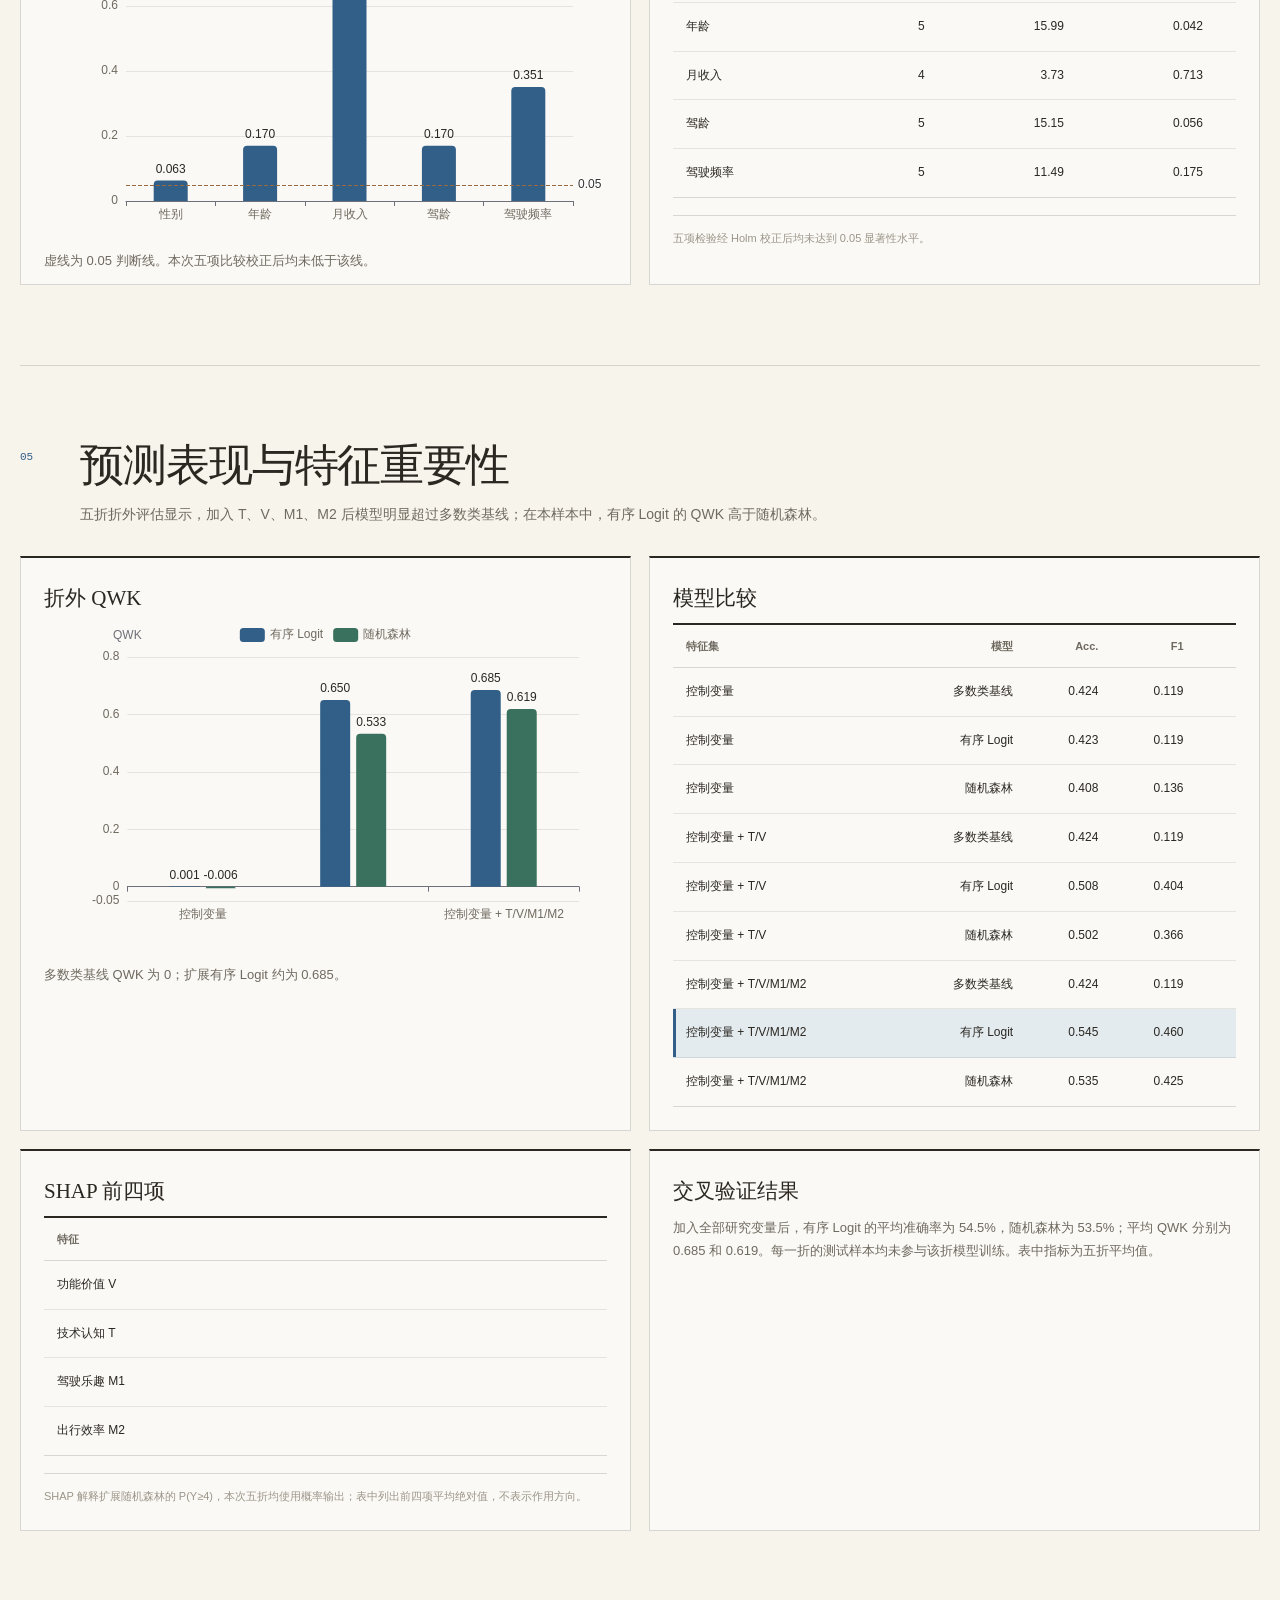
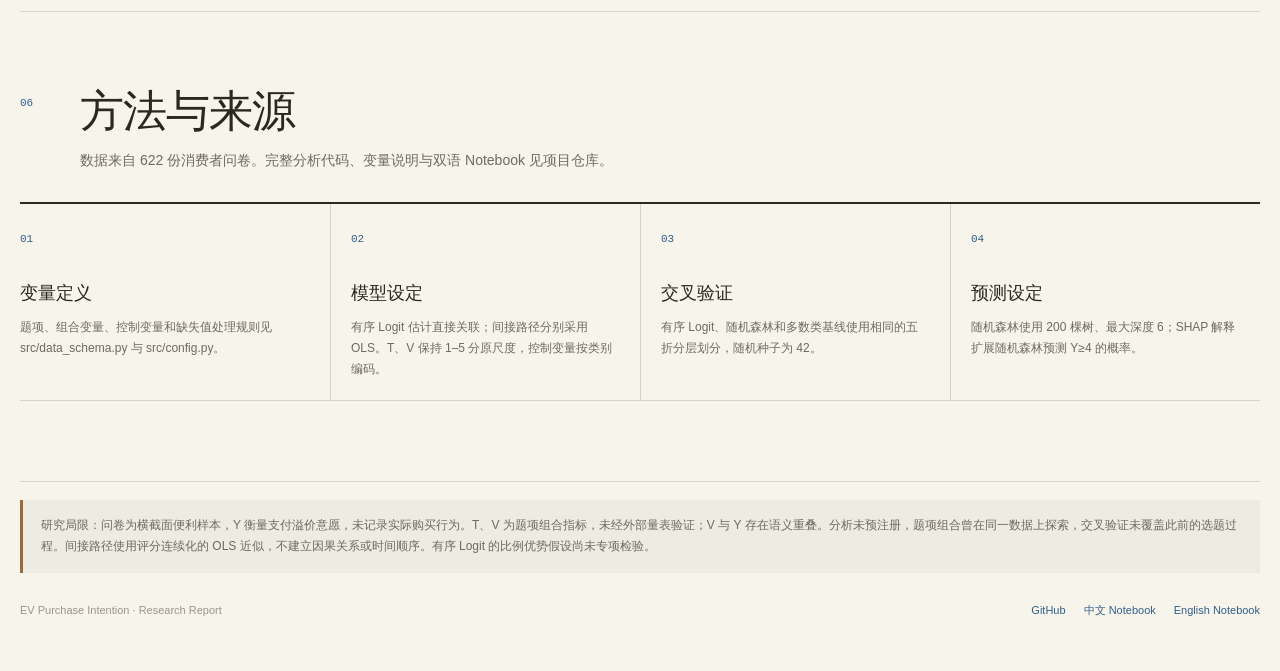
==== commit 23011163: "Refine archived report and bilingual notebook wording" ====
--- a/archive/report-v1/index.html
+++ b/archive/report-v1/index.html
@@ -3,8 +3,8 @@
 <head>
   <meta charset="utf-8">
   <meta name="viewport" content="width=device-width, initial-scale=1">
-  <meta name="description" content="新能源汽车智能驾驶购买意愿研究报告：有序Logit、Bootstrap路径、异质性与机器学习补充验证。">
-  <title>智能驾驶购买意愿 · 研究报告</title>
+  <meta name="description" content="智能驾驶功能与新能源汽车支付溢价意愿研究：有序 Logit、间接路径、人群差异与机器学习预测。">
+  <title>智能驾驶支付溢价意愿 · 研究报告</title>
   <link rel="stylesheet" href="style.css">
 </head>
 <body class="lang-zh">
@@ -26,69 +26,68 @@
     <section class="hero" aria-labelledby="hero-title">
       <div class="hero-copy">
         <p class="kicker"><span data-lang="zh">消费者问卷 · 经济分析 · 机器学习</span><span data-lang="en">CONSUMER SURVEY · ECONOMETRICS · MACHINE LEARNING</span></p>
-        <h1 id="hero-title"><span data-lang="zh">智能驾驶功能与新能源汽车购买溢价意愿</span><span data-lang="en">Driver-assistance features and willingness to pay more for an EV</span></h1>
+        <h1 id="hero-title"><span data-lang="zh">智能驾驶功能与新能源汽车支付溢价意愿</span><span data-lang="en">Driver-assistance features and willingness to pay a premium for an EV</span></h1>
         <p class="hero-lead"><span data-lang="zh">基于 622 份问卷，分析消费者对智能驾驶安全性、功能价值的评价与支付溢价意愿的关系，并比较有序 Logit 和随机森林的预测表现。</span><span data-lang="en">An analysis of 622 survey responses examining how ratings of driving safety and feature value relate to willingness to pay a premium. Ordered logit and random forest models are also compared using cross-validation.</span></p>
-        <div class="hero-meta"><span><span data-lang="zh">主规格 primary</span><span data-lang="en">PRIMARY SPECIFICATION</span></span><span><span data-lang="zh">横截面问卷</span><span data-lang="en">CROSS-SECTIONAL SURVEY</span></span><span><span data-lang="zh">结果版本 2026-09</span><span data-lang="en">RESULTS · 2026-09</span></span></div>
+        <div class="hero-meta"><span><span data-lang="zh">有序 Logit</span><span data-lang="en">ORDERED LOGIT</span></span><span><span data-lang="zh">横截面问卷</span><span data-lang="en">CROSS-SECTIONAL SURVEY</span></span><span><span data-lang="zh">结果版本 2026-09</span><span data-lang="en">RESULTS · 2026-09</span></span></div>
       </div>
       <div class="hero-metrics" aria-label="Key results">
         <div class="metric"><span class="metric-label"><span data-lang="zh">有效样本</span><span data-lang="en">Respondents</span></span><strong id="metric-n" class="metric-value">—</strong><span class="metric-note"><span data-lang="zh">问卷记录</span><span data-lang="en">survey records</span></span></div>
-        <div class="metric"><span class="metric-label"><span data-lang="zh">技术认知 OR</span><span data-lang="en">Technology OR</span></span><strong id="metric-t" class="metric-value">—</strong><span class="metric-note"><span data-lang="zh">主规格 · 控制后</span><span data-lang="en">primary · controlled</span></span></div>
-        <div class="metric"><span class="metric-label"><span data-lang="zh">功能价值 OR</span><span data-lang="en">Function-value OR</span></span><strong id="metric-v" class="metric-value">—</strong><span class="metric-note"><span data-lang="zh">主规格 · 控制后</span><span data-lang="en">primary · controlled</span></span></div>
-        <div class="metric"><span class="metric-label"><span data-lang="zh">扩展 QWK</span><span data-lang="en">Extended QWK</span></span><strong id="metric-qwk" class="metric-value">—</strong><span class="metric-note"><span data-lang="zh">5 折折外预测</span><span data-lang="en">5-fold held-out prediction</span></span></div>
+        <div class="metric"><span class="metric-label"><span data-lang="zh">技术认知 OR</span><span data-lang="en">Technology OR</span></span><strong id="metric-t" class="metric-value">—</strong><span class="metric-note"><span data-lang="zh">控制后估计</span><span data-lang="en">adjusted estimate</span></span></div>
+        <div class="metric"><span class="metric-label"><span data-lang="zh">功能价值 OR</span><span data-lang="en">Feature-value OR</span></span><strong id="metric-v" class="metric-value">—</strong><span class="metric-note"><span data-lang="zh">控制后估计</span><span data-lang="en">adjusted estimate</span></span></div>
+        <div class="metric"><span class="metric-label"><span data-lang="zh">有序 Logit QWK</span><span data-lang="en">Ordered-logit QWK</span></span><strong id="metric-qwk" class="metric-value">—</strong><span class="metric-note"><span data-lang="zh">扩展输入 · 五折平均</span><span data-lang="en">extended inputs · five-fold mean</span></span></div>
       </div>
     </section>
 
     <nav class="toc" aria-label="Report sections">
-      <a href="#audit"><b>01</b><span data-lang="zh">数据审计</span><span data-lang="en">Data audit</span></a>
+      <a href="#audit"><b>01</b><span data-lang="zh">样本与变量</span><span data-lang="en">Sample and variables</span></a>
       <a href="#direct"><b>02</b><span data-lang="zh">直接关联</span><span data-lang="en">Associations</span></a>
       <a href="#mediation"><b>03</b><span data-lang="zh">探索性路径</span><span data-lang="en">Indirect paths</span></a>
       <a href="#heterogeneity"><b>04</b><span data-lang="zh">异质性</span><span data-lang="en">Heterogeneity</span></a>
       <a href="#ml"><b>05</b><span data-lang="zh">机器学习</span><span data-lang="en">Machine learning</span></a>
+      <a href="#methods"><b>06</b><span data-lang="zh">方法与来源</span><span data-lang="en">Methods and sources</span></a>
     </nav>
 
     <section id="audit" class="section">
-      <div class="section-head"><span class="section-no">01</span><div><h2><span data-lang="zh">样本与变量</span><span data-lang="en">Sample and variables</span></h2><p class="section-lead"><span data-lang="zh">样本包含 622 份问卷。结果变量为支付溢价意愿，技术认知取 Q15、Q16 的平均值，功能价值取 Q22–Q25 的平均值。所有分析使用相同的题号与变量定义。</span><span data-lang="en">The sample contains 622 survey responses. The outcome is willingness to pay a premium. Technology recognition is the mean of Q15 and Q16; feature value is the mean of Q22–Q25. All analyses use the same item definitions.</span></p></div></div>
+      <div class="section-head"><span class="section-no">01</span><div><h2><span data-lang="zh">样本与变量</span><span data-lang="en">Sample and variables</span></h2><p class="section-lead"><span data-lang="zh">样本包含 622 份问卷。结果变量为 Q21 的支付溢价意愿，技术认知取 Q15、Q16 的平均值，功能价值取 Q22–Q25 的平均值。</span><span data-lang="en">The sample contains 622 survey responses. Q21 measures willingness to pay a premium. Technology perceptions are the mean of Q15 and Q16; perceived feature value is the mean of Q22–Q25.</span></p></div></div>
       <div class="audit-grid">
         <div class="audit-card"><label><span data-lang="zh">样本</span><span data-lang="en">Rows</span></label><strong id="auditRows">622</strong><small><span data-lang="zh">原始问卷记录</span><span data-lang="en">survey records</span></small></div>
         <div class="audit-card"><label><span data-lang="zh">重复行</span><span data-lang="en">Duplicate rows</span></label><strong>0</strong><small><span data-lang="zh">审计未发现</span><span data-lang="en">none in audit</span></small></div>
         <div class="audit-card"><label><span data-lang="zh">T 题项 alpha</span><span data-lang="en">T-item alpha</span></label><strong id="auditAlphaT">—</strong><small><span data-lang="zh">Q15、Q16</span><span data-lang="en">Q15 and Q16</span></small></div>
         <div class="audit-card"><label><span data-lang="zh">V 题项 alpha</span><span data-lang="en">V-item alpha</span></label><strong id="auditAlphaV">—</strong><small><span data-lang="zh">Q22–Q25</span><span data-lang="en">Q22–Q25</span></small></div>
       </div>
-      <div class="note"><strong><span data-lang="zh">区域题说明：</span><span data-lang="en">Region item:</span></strong> <span id="auditQ3Note"><span data-lang="zh">Q3 区域题是 8 类分类变量，通用 1–5 审计会标记 6–8；Q3 不进入当前主模型。</span><span data-lang="en">Q3 is an eight-category region item; the generic 1–5 audit flags codes 6–8, and Q3 is not used in the current main model.</span></span></div>
       <div class="grid-3" style="margin-top:18px">
         <article class="panel"><h3><span data-lang="zh">Y · 结果变量</span><span data-lang="en">Y · Outcome</span></h3><p><span data-lang="zh">Q21：愿意为智能驾驶功能支付溢价，保留 1–5 的有序等级。</span><span data-lang="en">Q21: willingness to pay a premium for intelligent-driving functions, retained as an ordered 1–5 outcome.</span></p></article>
-        <article class="panel"><h3><span data-lang="zh">T · 技术认知</span><span data-lang="en">T · Technology proxy</span></h3><p><span data-lang="zh">主规格为 Q15、Q16 的完整回答均值，代表重要性和安全性认知。</span><span data-lang="en">The primary proxy is the complete-row mean of Q15 and Q16, representing importance and safety recognition.</span></p></article>
-        <article class="panel"><h3><span data-lang="zh">V · 功能价值</span><span data-lang="en">V · Function-value proxy</span></h3><p><span data-lang="zh">主规格为 Q22–Q25 的完整回答均值，代表具体辅助驾驶功能的价值认知。</span><span data-lang="en">The primary proxy is the complete-row mean of Q22–Q25, representing value recognition for concrete assisted-driving functions.</span></p></article>
+        <article class="panel"><h3><span data-lang="zh">T · 技术认知</span><span data-lang="en">T · Technology perceptions</span></h3><p><span data-lang="zh">Q15、Q16 的均值，分别评价智能驾驶功能的重要性和安全性。</span><span data-lang="en">The mean of Q15 and Q16, which rate the importance and safety of driver-assistance features.</span></p></article>
+        <article class="panel"><h3><span data-lang="zh">V · 功能价值</span><span data-lang="en">V · Perceived feature value</span></h3><p><span data-lang="zh">Q22–Q25 的均值，评价四项具体辅助驾驶功能对购买意愿的影响。</span><span data-lang="en">The mean of Q22–Q25, which rate how four specific driver-assistance features influence purchase intention.</span></p></article>
       </div>
     </section>
 
     <section id="direct" class="section">
-      <div class="section-head"><span class="section-no">02</span><div><h2><span data-lang="zh">技术认知、功能价值与支付意愿</span><span data-lang="en">Technology perceptions, feature value and willingness to pay</span></h2><p class="section-lead"><span data-lang="zh">主模型使用有序 Logit，并控制性别、年龄、学历、收入、驾龄和驾驶频率。OR 大于 1 表示更高的 T/V 与更高购买溢价意愿的排序相关。</span><span data-lang="en">The primary ordered-logit model controls for gender, age, education, income, driving experience, and driving frequency. An OR above 1 indicates an association with a higher willingness-to-pay category.</span></p></div></div>
+      <div class="section-head"><span class="section-no">02</span><div><h2><span data-lang="zh">技术认知、功能价值与支付意愿</span><span data-lang="en">Technology perceptions, feature value and willingness to pay</span></h2><p class="section-lead"><span data-lang="zh">有序 Logit 同时纳入 T、V，并控制性别、年龄、学历、收入、驾龄和驾驶频率。OR 大于 1 表示指标每增加 1 分，与更高支付溢价意愿等级相关。</span><span data-lang="en">Ordered logit includes T, V and six categorical controls: gender, age, education, income, driving experience and driving frequency. An OR above 1 means a one-point increase in the predictor is associated with a higher willingness-to-pay category.</span></p></div></div>
       <div class="grid-2">
-        <article class="panel chart-panel"><h3><span data-lang="zh">主规格优势比</span><span data-lang="en">Primary odds ratios</span></h3><div id="directChart" class="chart" role="img" aria-label="Primary ordered logit odds ratios"></div><p class="chart-caption"><span data-lang="zh">点估计来自 primary / controlled；虚线为 OR=1。置信区间见下表。</span><span data-lang="en">Estimates are from primary / controlled; the dashed line is OR=1. Confidence intervals are shown below.</span></p></article>
-        <article class="panel"><h3><span data-lang="zh">当前主结果</span><span data-lang="en">Current main result</span></h3><div class="table-wrap"><table><thead><tr><th><span data-lang="zh">变量</span><span data-lang="en">Variable</span></th><th>OR</th><th>95% CI</th><th>p</th><th>N</th></tr></thead><tbody id="directTable"></tbody></table></div><p class="panel-note"><span data-lang="zh">这些是横截面条件关联，不能直接写成因果影响。</span><span data-lang="en">These are cross-sectional conditional associations, not causal effects.</span></p></article>
+        <article class="panel chart-panel"><h3><span data-lang="zh">有序 Logit 优势比</span><span data-lang="en">Ordered-logit odds ratios</span></h3><div id="directChart" class="chart" role="img" aria-label="Ordered-logit odds ratios"></div><p class="chart-caption"><span data-lang="zh">虚线为 OR=1，置信区间见结果表。</span><span data-lang="en">The dashed line marks OR=1; confidence intervals appear in the adjacent table.</span></p></article>
+        <article class="panel"><h3><span data-lang="zh">模型估计</span><span data-lang="en">Model estimates</span></h3><div class="table-wrap"><table><thead><tr><th><span data-lang="zh">变量</span><span data-lang="en">Variable</span></th><th>OR</th><th>95% CI</th><th>p</th><th>N</th></tr></thead><tbody id="directTable"></tbody></table></div><p class="panel-note"><span data-lang="zh">优势比对应指标增加 1 分，且保持其他变量不变。</span><span data-lang="en">Odds ratios refer to a one-point increase, holding other variables fixed.</span></p></article>
       </div>
-      <div class="panel" style="margin-top:18px"><h3><span data-lang="zh">三套变量定义的结果比较</span><span data-lang="en">Results under three variable definitions</span></h3><div class="table-wrap"><table><thead><tr><th><span data-lang="zh">规格</span><span data-lang="en">Specification</span></th><th>T OR</th><th>V OR</th><th><span data-lang="zh">收敛</span><span data-lang="en">Converged</span></th></tr></thead><tbody id="specTable"></tbody></table></div></div>
     </section>
 
     <section id="mediation" class="section">
-      <div class="section-head"><span class="section-no">03</span><div><h2><span data-lang="zh">间接路径分析</span><span data-lang="en">Indirect associations</span></h2><p class="section-lead"><span data-lang="zh">所有路径使用 5,000 次 Bootstrap。区间不跨 0 可以支持当前样本中的间接关联，但不构成因果中介、完全中介或部分中介结论。</span><span data-lang="en">All paths use 5,000 bootstrap draws. An interval excluding zero supports an indirect association in this sample, not causal, full, or partial mediation.</span></p></div></div>
+      <div class="section-head"><span class="section-no">03</span><div><h2><span data-lang="zh">间接路径分析</span><span data-lang="en">Indirect associations</span></h2><p class="section-lead"><span data-lang="zh">五条间接路径分别采用线性模型估计，并使用 5,000 次 Bootstrap 计算 95% 置信区间。</span><span data-lang="en">Five indirect paths are fitted separately using linear models, with 5,000 bootstrap draws for 95% confidence intervals.</span></p></div></div>
       <div class="grid-2">
         <article class="panel chart-panel"><h3><span data-lang="zh">间接关联与区间</span><span data-lang="en">Indirect associations and intervals</span></h3><div id="mediationChart" class="chart-tall" role="img" aria-label="Bootstrap indirect paths"></div><p class="chart-caption"><span data-lang="zh">点为间接关联估计，横线为 95% Bootstrap 区间；每条完整路径均以 Y 为终点。</span><span data-lang="en">Points show indirect estimates; horizontal lines show 95% bootstrap intervals. Every full path ends at Y.</span></p></article>
-        <article class="panel"><h3><span data-lang="zh">Bootstrap 路径表</span><span data-lang="en">Bootstrap path table</span></h3><div class="table-wrap"><table><thead><tr><th><span data-lang="zh">路径</span><span data-lang="en">Path</span></th><th>ab</th><th>95% CI</th><th><span data-lang="zh">有效/总数</span><span data-lang="en">Valid / total</span></th></tr></thead><tbody id="mediationTable"></tbody></table></div><p class="panel-note"><span data-lang="zh">中介方程是探索性的 OLS 近似，不能与有序 Logit 系数直接相乘。</span><span data-lang="en">Mediator equations are exploratory OLS approximations and are not multiplied by ordered-logit coefficients.</span></p></article>
+        <article class="panel"><h3><span data-lang="zh">Bootstrap 路径表</span><span data-lang="en">Bootstrap path table</span></h3><div class="table-wrap"><table><thead><tr><th><span data-lang="zh">路径</span><span data-lang="en">Path</span></th><th>ab</th><th>95% CI</th><th><span data-lang="zh">有效/总数</span><span data-lang="en">Valid / total</span></th></tr></thead><tbody id="mediationTable"></tbody></table></div><p class="panel-note"><span data-lang="zh">间接关联 ab 为两个 OLS 方程系数的乘积，各条路径分别估计。</span><span data-lang="en">The indirect estimate ab is the product of coefficients from two OLS equations; each path is fitted separately.</span></p></article>
       </div>
     </section>
 
     <section id="heterogeneity" class="section">
-      <div class="section-head"><span class="section-no">04</span><div><h2><span data-lang="zh">不同人群的结果比较</span><span data-lang="en">Comparisons across demographic groups</span></h2><p class="section-lead"><span data-lang="zh">性别、年龄、收入、驾龄和驾驶频率分别进行嵌套有序 Logit LR 检验。页面展示 Holm 校正后的 p 值，避免把一次原始显著当成稳定差异。</span><span data-lang="en">Gender, age, income, driving experience, and driving frequency are tested with nested ordered-logit LR comparisons. Holm-adjusted p-values are shown to avoid treating one raw p-value as stable evidence.</span></p></div></div>
+      <div class="section-head"><span class="section-no">04</span><div><h2><span data-lang="zh">不同人群的结果比较</span><span data-lang="en">Comparisons across demographic groups</span></h2><p class="section-lead"><span data-lang="zh">分别检验 T、V 与 Y 的关系是否随性别、年龄、收入、驾龄和驾驶频率变化。嵌套有序 Logit 模型使用 LR 检验，五项 p 值采用 Holm 校正。</span><span data-lang="en">Nested ordered-logit LR tests assess whether the T–Y and V–Y associations vary by gender, age, income, driving experience or driving frequency. The five p-values are adjusted using Holm’s method.</span></p></div></div>
       <div class="grid-2">
         <article class="panel chart-panel"><h3><span data-lang="zh">Holm 校正后的 p 值</span><span data-lang="en">Holm-adjusted p-values</span></h3><div id="heteroChart" class="chart" role="img" aria-label="Holm adjusted heterogeneity p values"></div><p class="chart-caption"><span data-lang="zh">虚线为 0.05 判断线。本次五项比较校正后均未低于该线。</span><span data-lang="en">The dashed line marks 0.05. None of the five adjusted comparisons falls below it.</span></p></article>
-        <article class="panel"><h3><span data-lang="zh">异质性检验表</span><span data-lang="en">Heterogeneity table</span></h3><div class="table-wrap"><table><thead><tr><th><span data-lang="zh">分组</span><span data-lang="en">Grouping</span></th><th>k</th><th>LR</th><th>p</th><th>Holm p</th></tr></thead><tbody id="heteroTable"></tbody></table></div><p class="panel-note"><span data-lang="zh">结论：当前样本没有经过多重比较校正后仍然稳健的显著异质性证据。</span><span data-lang="en">Conclusion: the sample does not provide robust adjusted evidence of heterogeneity after multiplicity control.</span></p></article>
+        <article class="panel"><h3><span data-lang="zh">异质性检验表</span><span data-lang="en">Heterogeneity table</span></h3><div class="table-wrap"><table><thead><tr><th><span data-lang="zh">分组</span><span data-lang="en">Grouping</span></th><th>k</th><th>LR</th><th>p</th><th>Holm p</th></tr></thead><tbody id="heteroTable"></tbody></table></div><p class="panel-note"><span data-lang="zh">五项检验经 Holm 校正后均未达到 0.05 显著性水平。</span><span data-lang="en">None of the five tests meets the 0.05 significance threshold after Holm adjustment.</span></p></article>
       </div>
     </section>
 
     <section id="ml" class="section">
-      <div class="section-head"><span class="section-no">05</span><div><h2><span data-lang="zh">预测表现与特征重要性</span><span data-lang="en">Predictive performance and feature importance</span></h2><p class="section-lead"><span data-lang="zh">五折折外评估显示，加入 T、V、M1、M2 后模型明显超过多数类基线；在本次运行中，有序 Logit 的 QWK 高于随机森林。</span><span data-lang="en">Five-fold held-out evaluation shows a clear improvement over the majority baseline after adding T, V, M1, and M2. In this run, ordered logit has a higher QWK than the random forest.</span></p></div></div>
+      <div class="section-head"><span class="section-no">05</span><div><h2><span data-lang="zh">预测表现与特征重要性</span><span data-lang="en">Predictive performance and feature importance</span></h2><p class="section-lead"><span data-lang="zh">五折折外评估显示，加入 T、V、M1、M2 后模型明显超过多数类基线；在本样本中，有序 Logit 的 QWK 高于随机森林。</span><span data-lang="en">Five-fold held-out evaluation shows a clear improvement over the majority baseline after adding T, V, M1, and M2. In this sample, ordered logit has a higher QWK than the random forest.</span></p></div></div>
       <div class="grid-2">
         <article class="panel chart-panel"><h3><span data-lang="zh">折外 QWK</span><span data-lang="en">Held-out QWK</span></h3><div id="mlChart" class="chart" role="img" aria-label="Out of fold QWK comparison"></div><p class="chart-caption"><span data-lang="zh">多数类基线 QWK 为 0；扩展有序 Logit 约为 0.685。</span><span data-lang="en">The majority baseline has QWK 0; extended ordered logit is about 0.685.</span></p></article>
         <article class="panel"><h3><span data-lang="zh">模型比较</span><span data-lang="en">Model comparison</span></h3><div class="table-wrap"><table><thead><tr><th><span data-lang="zh">特征集</span><span data-lang="en">Feature set</span></th><th><span data-lang="zh">模型</span><span data-lang="en">Model</span></th><th>Acc.</th><th>F1</th><th>QWK</th><th>MAE</th></tr></thead><tbody id="mlTable"></tbody></table></div></article>
@@ -99,20 +98,18 @@
       </div>
     </section>
 
-    <section class="section">
-      <div class="section-head"><span class="section-no">06</span><div><h2><span data-lang="zh">分析方法与结果来源</span><span data-lang="en">Methods and source files</span></h2><p class="section-lead"><span data-lang="zh">网页只发布汇总结果，不发布逐行预测、逐行 SHAP 或其他中间个人记录。完整代码和双语 Notebook 保留在仓库中。</span><span data-lang="en">The page publishes aggregate results only. Row-level predictions, row-level SHAP values, and other respondent records stay out of the public report. Full code and bilingual notebooks remain in the repository.</span></p></div></div>
+    <section id="methods" class="section">
+      <div class="section-head"><span class="section-no">06</span><div><h2><span data-lang="zh">方法与来源</span><span data-lang="en">Methods and sources</span></h2><p class="section-lead"><span data-lang="zh">数据来自 622 份消费者问卷。完整分析代码、变量说明与双语 Notebook 见项目仓库。</span><span data-lang="en">The study uses 622 consumer survey responses. Analysis code, variable documentation and bilingual notebooks are available in the repository.</span></p></div></div>
       <div class="method-list">
-        <article class="method"><span class="method-no">01</span><h3><span data-lang="zh">固定映射</span><span data-lang="en">Fixed mapping</span></h3><p><span data-lang="zh">所有题号、组合变量、控制变量和缺失规则集中在统一 schema。</span><span data-lang="en">Question numbers, composites, controls, and missing rules live in one shared schema.</span></p></article>
-        <article class="method"><span class="method-no">02</span><h3><span data-lang="zh">主规格</span><span data-lang="en">Primary model</span></h3><p><span data-lang="zh">当前代码固定三套规格以便复现；这是已有数据上的探索性修订，未进行独立预注册。</span><span data-lang="en">Three specifications are fixed in code for reproducibility. This revision is exploratory and was not independently preregistered.</span></p></article>
-        <article class="method"><span class="method-no">03</span><h3><span data-lang="zh">折外验证</span><span data-lang="en">Held-out checks</span></h3><p><span data-lang="zh">有序 Logit、随机森林和多数类基线使用同一组分层折。</span><span data-lang="en">Ordered logit, random forest, and the majority baseline share the same stratified folds.</span></p></article>
-        <article class="method"><span class="method-no">04</span><h3><span data-lang="zh">研究范围</span><span data-lang="en">Study scope</span></h3><p><span data-lang="zh">结果反映这份横截面问卷中的关联和预测表现，不能确定因果关系。</span><span data-lang="en">Results describe associations and predictive performance in this cross-sectional survey. They do not establish causality.</span></p></article>
+        <article class="method"><span class="method-no">01</span><h3><span data-lang="zh">变量定义</span><span data-lang="en">Variable definitions</span></h3><p><span data-lang="zh">题项、组合变量、控制变量和缺失值处理规则见 src/data_schema.py 与 src/config.py。</span><span data-lang="en">Item mappings, composites, controls and missing-value rules are defined in src/data_schema.py and src/config.py.</span></p></article>
+        <article class="method"><span class="method-no">02</span><h3><span data-lang="zh">模型设定</span><span data-lang="en">Model specification</span></h3><p><span data-lang="zh">有序 Logit 估计直接关联；间接路径分别采用 OLS。T、V 保持 1–5 分原尺度，控制变量按类别编码。</span><span data-lang="en">Ordered logit estimates direct associations; OLS models are fitted separately for indirect paths. T and V retain their 1–5 scales, and controls are category-coded.</span></p></article>
+        <article class="method"><span class="method-no">03</span><h3><span data-lang="zh">交叉验证</span><span data-lang="en">Cross-validation</span></h3><p><span data-lang="zh">有序 Logit、随机森林和多数类基线使用相同的五折分层划分，随机种子为 42。</span><span data-lang="en">Ordered logit, random forest and the majority baseline share the same five stratified folds, using seed 42.</span></p></article>
+        <article class="method"><span class="method-no">04</span><h3><span data-lang="zh">预测设定</span><span data-lang="en">Prediction settings</span></h3><p><span data-lang="zh">随机森林使用 200 棵树、最大深度 6；SHAP 解释扩展随机森林预测 Y≥4 的概率。</span><span data-lang="en">Random forests use 200 trees with maximum depth 6. SHAP explains the extended forest’s predicted probability of Y≥4.</span></p></article>
       </div>
-      <div class="note"><strong><span data-lang="zh">数据版本：</span><span data-lang="en">Data version:</span></strong> <span data-lang="zh">本页由一次完整运行生成，随机种子 42，Bootstrap 5,000 次。原始数据不作为网页资产加载。</span><span data-lang="en">This page was generated from one complete run with seed 42 and 5,000 bootstrap draws. The raw survey is not loaded as a page asset.</span></div>
     </section>
 
-    <div class="note"><span data-lang="zh">研究范围：Y 测量的是支付溢价意愿，不是实际购车行为。Q22–Q25 本身涉及功能对购买意愿的影响，与 Y 有概念接近性。题项曾经过历史探索，当前交叉验证不消除先前选题影响。比例优势假设尚未专项检验，OR 依赖该模型假设。</span><span data-lang="en">Scope: Y measures willingness to pay a premium, not actual purchases. Q22–Q25 already concern functions and purchase intention and are conceptually close to Y. Historical item exploration is not undone by the current cross-validation. The proportional-odds assumption has not been specifically tested; OR interpretation remains conditional on it.</span></div>
-    <pre id="provenance" style="white-space:pre-wrap;overflow-wrap:anywhere;font-size:11px"></pre>
-    <footer class="footer"><span><span data-lang="zh">EV Purchase Intention · Research Notebook</span><span data-lang="en">EV Purchase Intention · Research Notebook</span></span><span class="footer-links"><a href="https://github.com/Yemyu/ev-purchase-intention" target="_blank" rel="noreferrer">GitHub</a><a href="https://github.com/Yemyu/ev-purchase-intention/blob/main/notebooks/01_ev_purchase_intention_zh.ipynb" target="_blank" rel="noreferrer"><span data-lang="zh">中文 Notebook</span><span data-lang="en">Chinese Notebook</span></a><a href="https://github.com/Yemyu/ev-purchase-intention/blob/main/notebooks/01_ev_purchase_intention_en.ipynb" target="_blank" rel="noreferrer">English Notebook</a></span></footer>
+    <div class="note"><span data-lang="zh">研究局限：问卷为横截面便利样本，Y 衡量支付溢价意愿，未记录实际购买行为。T、V 为题项组合指标，未经外部量表验证；V 与 Y 存在语义重叠。分析未预注册，题项组合曾在同一数据上探索，交叉验证未覆盖此前的选题过程。间接路径使用评分连续化的 OLS 近似，不建立因果关系或时间顺序。有序 Logit 的比例优势假设尚未专项检验。</span><span data-lang="en">Limitations: this is a cross-sectional convenience sample. Y measures willingness to pay a premium, rather than actual purchases. T and V are item-mean measures without external scale validation, and V overlaps conceptually with Y. The analysis was not preregistered. Item combinations were explored on the same data; cross-validation does not cover that earlier selection process. Indirect paths use an OLS approximation with ratings treated as continuous and do not establish causality or temporal order. The proportional-odds assumption has not been tested separately.</span></div>
+    <footer class="footer"><span><span data-lang="zh">EV Purchase Intention · Research Report</span><span data-lang="en">EV Purchase Intention · Research Report</span></span><span class="footer-links"><a href="https://github.com/Yemyu/ev-purchase-intention" target="_blank" rel="noreferrer">GitHub</a><a href="https://github.com/Yemyu/ev-purchase-intention/blob/main/notebooks/01_ev_purchase_intention_zh.ipynb" target="_blank" rel="noreferrer"><span data-lang="zh">中文 Notebook</span><span data-lang="en">Chinese Notebook</span></a><a href="https://github.com/Yemyu/ev-purchase-intention/blob/main/notebooks/01_ev_purchase_intention_en.ipynb" target="_blank" rel="noreferrer">English Notebook</a></span></footer>
   </main>
   <script src="../../app/static/js/lib/echarts.min.js"></script>
   <script src="theme.js"></script>
